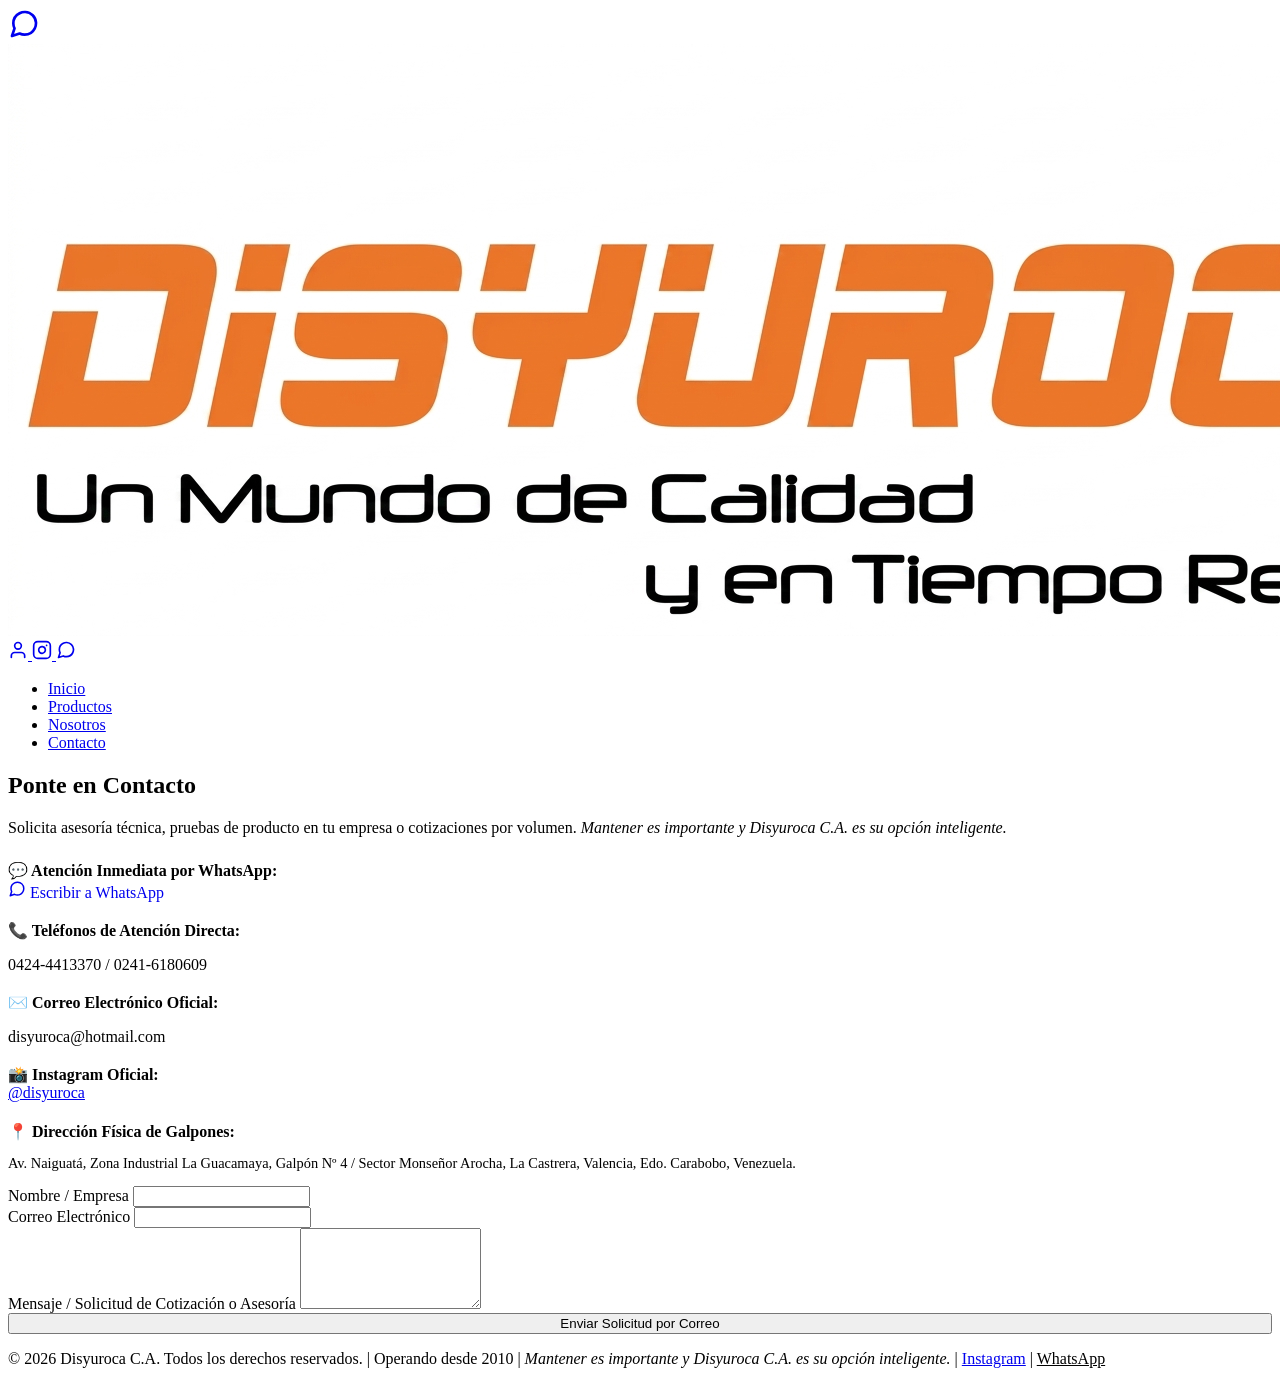
==== contacto.html @ 431b4a57 "Create contacto.html" ====
<!DOCTYPE html>
<html lang="es">
<head>
    <meta charset="UTF-8">
    <meta name="viewport" content="width=device-width, initial-scale=1.0">
    <title>Contacto y Cotizaciones | Disyuroca C.A.</title>
    <meta name="description" content="Ponte en contacto con Disyuroca C.A. para solicitar cotizaciones, atención técnica personalizada o información sobre nuestros productos.">
    <link rel="icon" type="image/png" href="images/logo.png" />
    <link rel="stylesheet" href="styles.css">
</head>
<body>

    <!-- BOTÓN FLOTANTE WHATSAPP -->
    <a href="https://wa.me/584244413370?text=Hola,%20quisiera%20solicitar%20informaci%C3%B3n%20y%20una%20cotizaci%C3%B3n%20de%20sus%20productos." target="_blank" class="floating-whatsapp" aria-label="Chat de WhatsApp">
        <svg width="32" height="32" viewBox="0 0 24 24" fill="none" stroke="currentColor" stroke-width="2" stroke-linecap="round" stroke-linejoin="round"><path d="M21 11.5a8.38 8.38 0 0 1-.9 3.8 8.5 8.5 0 0 1-7.6 4.7 8.38 8.38 0 0 1-3.8-.9L3 21l1.9-5.7a8.38 8.38 0 0 1-.9-3.8 8.5 8.5 0 0 1 4.7-7.6 8.38 8.38 0 0 1 3.8-.9h.5a8.48 8.48 0 0 1 8 8v.5z"></path></svg>
    </a>

    <!-- NAVEGACIÓN SUPERIOR -->
    <nav>
        <div class="nav-container">
            <div class="nav-top-row">
                <a href="index.html" class="logo-container">
                    <img src="images/logo.png" alt="Disyuroca C.A. Logo" class="logo-img">
                </a>
                
                <div class="nav-utilities">
                    <a href="contacto.html" class="nav-icon-btn" aria-label="Contacto">
                        <svg width="20" height="20" viewBox="0 0 24 24" fill="none" stroke="currentColor" stroke-width="2" stroke-linecap="round" stroke-linejoin="round"><path d="M20 21v-2a4 4 0 0 0-4-4H8a4 4 0 0 0-4 4v2"></path><circle cx="12" cy="7" r="4"></circle></svg>
                    </a>
                    <a href="https://www.instagram.com/disyuroca" target="_blank" class="nav-icon-btn" aria-label="Instagram">
                        <svg width="20" height="20" viewBox="0 0 24 24" fill="none" stroke="currentColor" stroke-width="2" stroke-linecap="round" stroke-linejoin="round"><rect x="2" y="2" width="20" height="20" rx="5" ry="5"></rect><path d="M16 11.37A4 4 0 1 1 12.63 8 4 4 0 0 1 16 11.37z"></path><line x1="17.5" y1="6.5" x2="17.51" y2="6.5"></line></svg>
                    </a>
                    <a href="https://wa.me/584244413370?text=Hola,%20quisiera%20solicitar%20informaci%C3%B3n%20y%20una%20cotizaci%C3%B3n%20de%20sus%20productos." target="_blank" class="nav-icon-btn ws-nav" aria-label="WhatsApp">
                        <svg width="20" height="20" viewBox="0 0 24 24" fill="none" stroke="currentColor" stroke-width="2" stroke-linecap="round" stroke-linejoin="round"><path d="M21 11.5a8.38 8.38 0 0 1-.9 3.8 8.5 8.5 0 0 1-7.6 4.7 8.38 8.38 0 0 1-3.8-.9L3 21l1.9-5.7a8.38 8.38 0 0 1-.9-3.8 8.5 8.5 0 0 1 4.7-7.6 8.38 8.38 0 0 1 3.8-.9h.5a8.48 8.48 0 0 1 8 8v.5z"></path></svg>
                    </a>
                </div>
            </div>
            
            <ul class="nav-links">
                <li><a href="index.html">Inicio</a></li>
                <li><a href="productos.html">Productos</a></li>
                <li><a href="nosotros.html">Nosotros</a></li>
                <li><a href="contacto.html" class="active">Contacto</a></li>
            </ul>
        </div>
    </nav>

    <!-- CONTENIDO PRINCIPAL -->
    <main class="page">
        <div class="contact-container">
            <div class="contact-info-block">
                <h2>Ponte en Contacto</h2>
                <p style="margin: 0.5rem 0 1.5rem 0; color: var(--muted);">Solicita asesoría técnica, pruebas de producto en tu empresa o cotizaciones por volumen. <em>Mantener es importante y Disyuroca C.A. es su opción inteligente.</em></p>
                
                <div style="margin-bottom: 1.2rem;">
                    <strong>💬 Atención Inmediata por WhatsApp:</strong><br>
                    <a href="https://wa.me/584244413370?text=Hola,%20quisiera%20solicitar%20una%20cotizaci%C3%B3n%20de%20productos." target="_blank" class="btn btn-whatsapp" style="margin-top: 0.5rem; width: 100%; max-width: 280px; text-decoration: none;">
                        <svg width="18" height="18" viewBox="0 0 24 24" fill="none" stroke="currentColor" stroke-width="2" stroke-linecap="round" stroke-linejoin="round"><path d="M21 11.5a8.38 8.38 0 0 1-.9 3.8 8.5 8.5 0 0 1-7.6 4.7 8.38 8.38 0 0 1-3.8-.9L3 21l1.9-5.7a8.38 8.38 0 0 1-.9-3.8 8.5 8.5 0 0 1 4.7-7.6 8.38 8.38 0 0 1 3.8-.9h.5a8.48 8.48 0 0 1 8 8v.5z"></path></svg>
                        Escribir a WhatsApp
                    </a>
                </div>

                <div style="margin-bottom: 1.2rem;">
                    <strong>📞 Teléfonos de Atención Directa:</strong><br>
                    <p style="color: var(--muted);">0424-4413370 / 0241-6180609</p>
                </div>
                <div style="margin-bottom: 1.2rem;">
                    <strong>✉️ Correo Electrónico Oficial:</strong><br>
                    <p style="color: var(--muted);">disyuroca@hotmail.com</p>
                </div>
                <div style="margin-bottom: 1.2rem;">
                    <strong>📸 Instagram Oficial:</strong><br>
                    <a href="https://www.instagram.com/disyuroca" target="_blank">@disyuroca</a>
                </div>
                <div>
                    <strong>📍 Dirección Física de Galpones:</strong><br>
                    <p style="color: var(--muted); font-size: 0.9rem;">Av. Naiguatá, Zona Industrial La Guacamaya, Galpón Nº 4 / Sector Monseñor Arocha, La Castrera, Valencia, Edo. Carabobo, Venezuela.</p>
                </div>
            </div>

            <!-- Formulario de Contacto -->
            <form class="contact-form" id="contactForm">
                <input type="hidden" name="_captcha" value="false">

                <div class="form-group">
                    <label for="name">Nombre / Empresa</label>
                    <input type="text" id="name" name="Nombre_o_Empresa" required>
                </div>
                <div class="form-group">
                    <label for="email">Correo Electrónico</label>
                    <input type="email" id="email" name="Correo_Electronico" required>
                </div>
                <div class="form-group">
                    <label for="message">Mensaje / Solicitud de Cotización o Asesoría</label>
                    <textarea id="message" name="Mensaje" rows="5" required></textarea>
                </div>
                <input type="submit" id="submitBtn" class="btn" style="width: 100%;" value="Enviar Solicitud por Correo">
            </form>
        </div>
    </main>

    <!-- FOOTER -->
    <footer>
        <p>&copy; 2026 Disyuroca C.A. Todos los derechos reservados. | Operando desde 2010 | <em>Mantener es importante y Disyuroca C.A. es su opción inteligente.</em> | <a href="https://www.instagram.com/disyuroca" target="_blank">Instagram</a> | <a href="https://wa.me/584244413370" target="_blank" style="color: var(--whatsapp);">WhatsApp</a></p>
    </footer>

    <!-- Script de Envío del Formulario -->
    <script src="script.js"></script>
</body>
</html>
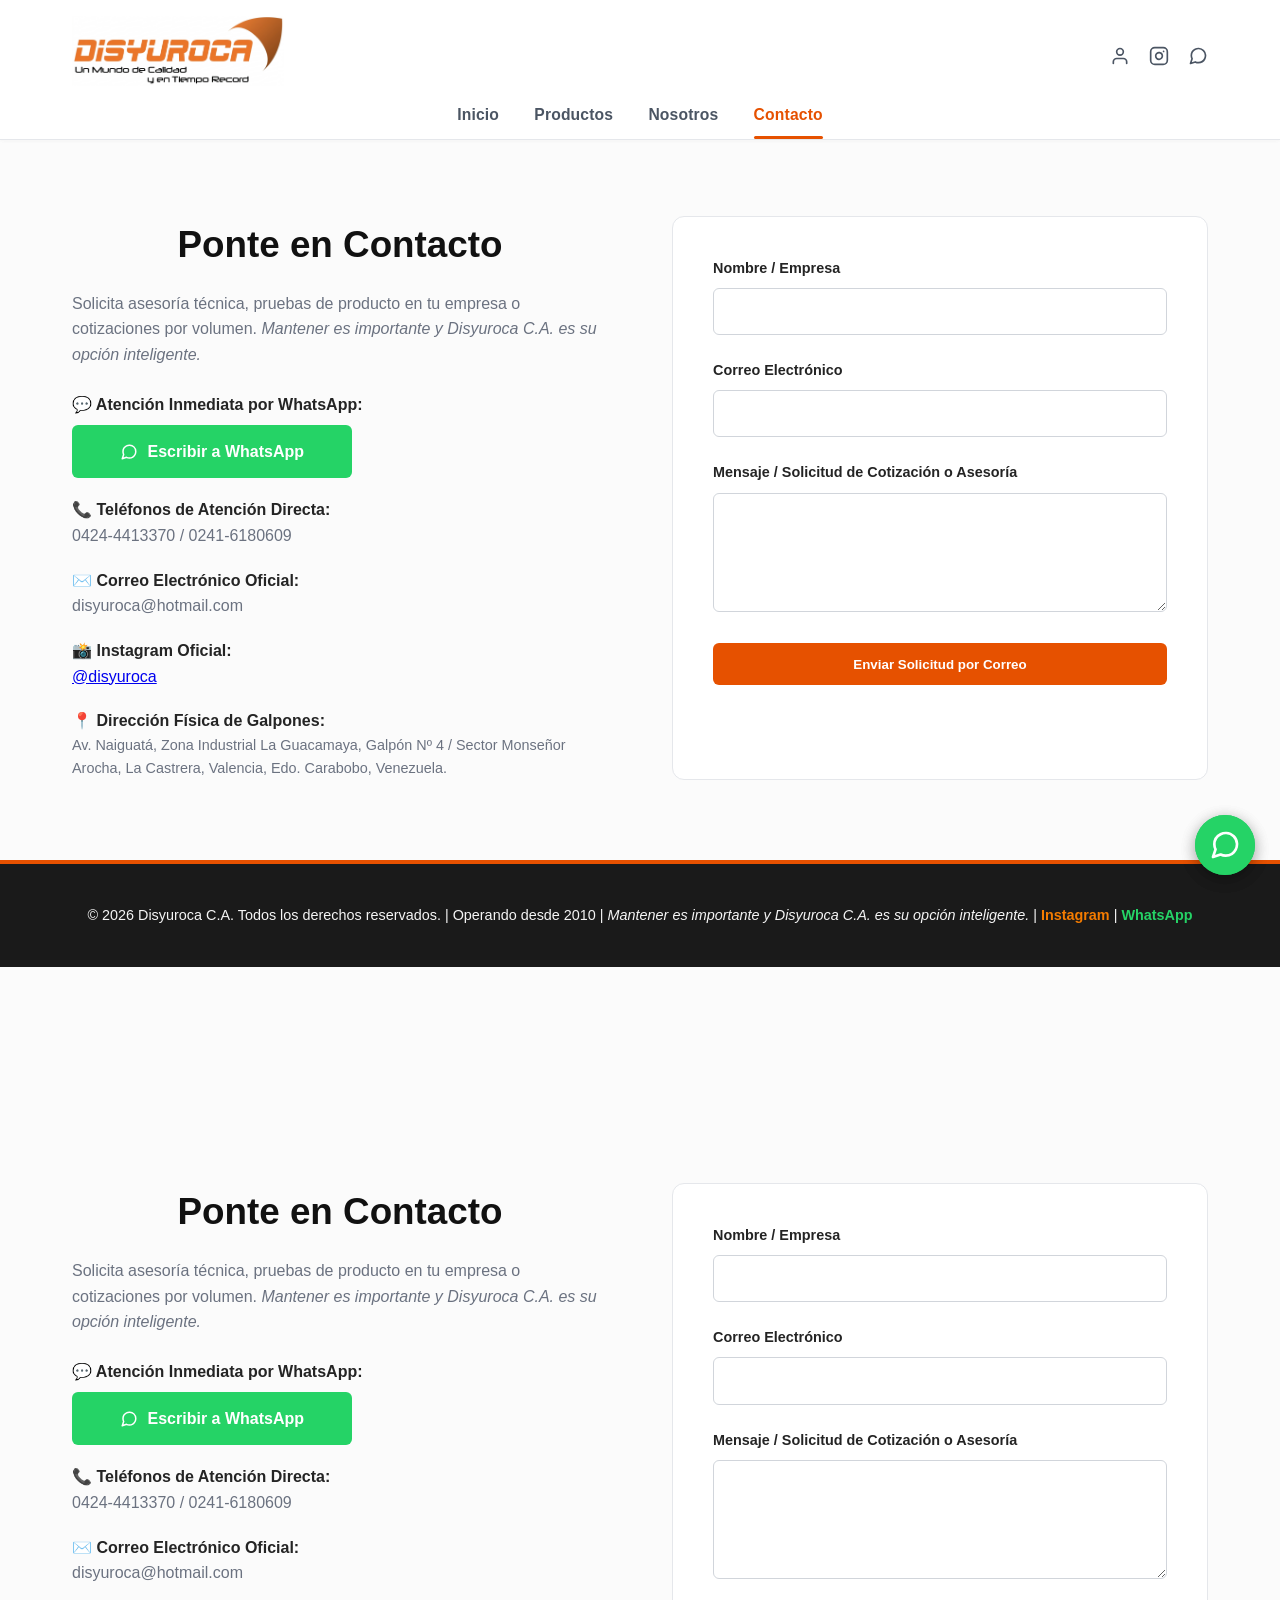
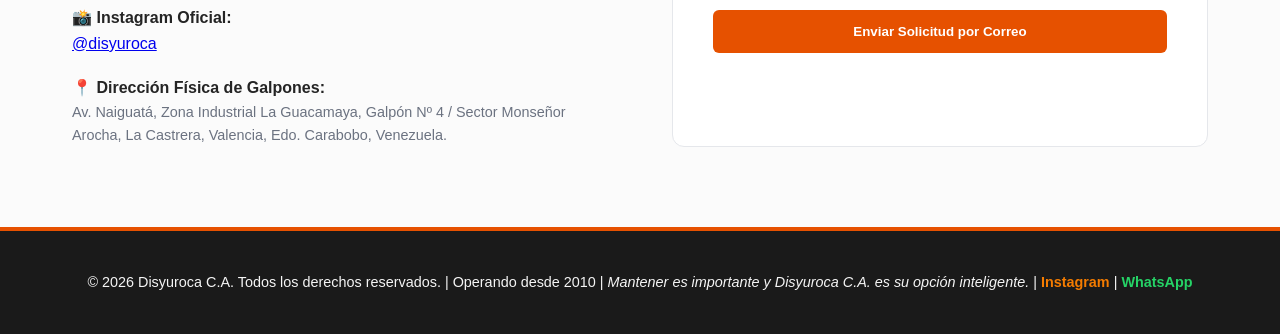
==== commit fbb626d3: "Enhance contacto.html with SEO and contact details Added meta tags for SEO and improved contact info" ====
--- a/contacto.html
+++ b/contacto.html
@@ -107,4 +107,113 @@
     <!-- Script de Envío del Formulario -->
     <script src="script.js"></script>
 </body>
+</html><!DOCTYPE html>
+<html lang="es">
+<head>
+    <meta charset="UTF-8">
+    <meta name="viewport" content="width=device-width, initial-scale=1.0">
+    <title>Contacto y Cotizaciones | Disyuroca C.A.</title>
+    <meta name="description" content="Ponte en contacto con Disyuroca C.A. para solicitar cotizaciones, atención técnica personalizada o información sobre nuestros productos.">
+    <link rel="icon" type="image/png" href="images/logo.png" />
+    <link rel="stylesheet" href="styles.css">
+</head>
+<body>
+
+    <!-- BOTÓN FLOTANTE WHATSAPP -->
+    <a href="https://wa.me/584244413370?text=Hola,%20quisiera%20solicitar%20informaci%C3%B3n%20y%20una%20cotizaci%C3%B3n%20de%20sus%20productos." target="_blank" class="floating-whatsapp" aria-label="Chat de WhatsApp">
+        <svg width="32" height="32" viewBox="0 0 24 24" fill="none" stroke="currentColor" stroke-width="2" stroke-linecap="round" stroke-linejoin="round"><path d="M21 11.5a8.38 8.38 0 0 1-.9 3.8 8.5 8.5 0 0 1-7.6 4.7 8.38 8.38 0 0 1-3.8-.9L3 21l1.9-5.7a8.38 8.38 0 0 1-.9-3.8 8.5 8.5 0 0 1 4.7-7.6 8.38 8.38 0 0 1 3.8-.9h.5a8.48 8.48 0 0 1 8 8v.5z"></path></svg>
+    </a>
+
+    <!-- NAVEGACIÓN SUPERIOR -->
+    <nav>
+        <div class="nav-container">
+            <div class="nav-top-row">
+                <a href="index.html" class="logo-container">
+                    <img src="images/logo.png" alt="Disyuroca C.A. Logo" class="logo-img">
+                </a>
+                
+                <div class="nav-utilities">
+                    <a href="contacto.html" class="nav-icon-btn" aria-label="Contacto">
+                        <svg width="20" height="20" viewBox="0 0 24 24" fill="none" stroke="currentColor" stroke-width="2" stroke-linecap="round" stroke-linejoin="round"><path d="M20 21v-2a4 4 0 0 0-4-4H8a4 4 0 0 0-4 4v2"></path><circle cx="12" cy="7" r="4"></circle></svg>
+                    </a>
+                    <a href="https://www.instagram.com/disyuroca" target="_blank" class="nav-icon-btn" aria-label="Instagram">
+                        <svg width="20" height="20" viewBox="0 0 24 24" fill="none" stroke="currentColor" stroke-width="2" stroke-linecap="round" stroke-linejoin="round"><rect x="2" y="2" width="20" height="20" rx="5" ry="5"></rect><path d="M16 11.37A4 4 0 1 1 12.63 8 4 4 0 0 1 16 11.37z"></path><line x1="17.5" y1="6.5" x2="17.51" y2="6.5"></line></svg>
+                    </a>
+                    <a href="https://wa.me/584244413370?text=Hola,%20quisiera%20solicitar%20informaci%C3%B3n%20y%20una%20cotizaci%C3%B3n%20de%20sus%20productos." target="_blank" class="nav-icon-btn ws-nav" aria-label="WhatsApp">
+                        <svg width="20" height="20" viewBox="0 0 24 24" fill="none" stroke="currentColor" stroke-width="2" stroke-linecap="round" stroke-linejoin="round"><path d="M21 11.5a8.38 8.38 0 0 1-.9 3.8 8.5 8.5 0 0 1-7.6 4.7 8.38 8.38 0 0 1-3.8-.9L3 21l1.9-5.7a8.38 8.38 0 0 1-.9-3.8 8.5 8.5 0 0 1 4.7-7.6 8.38 8.38 0 0 1 3.8-.9h.5a8.48 8.48 0 0 1 8 8v.5z"></path></svg>
+                    </a>
+                </div>
+            </div>
+            
+            <ul class="nav-links">
+                <li><a href="index.html">Inicio</a></li>
+                <li><a href="productos.html">Productos</a></li>
+                <li><a href="nosotros.html">Nosotros</a></li>
+                <li><a href="contacto.html" class="active">Contacto</a></li>
+            </ul>
+        </div>
+    </nav>
+
+    <!-- CONTENIDO PRINCIPAL -->
+    <main class="page">
+        <div class="contact-container">
+            <div class="contact-info-block">
+                <h2>Ponte en Contacto</h2>
+                <p style="margin: 0.5rem 0 1.5rem 0; color: var(--muted);">Solicita asesoría técnica, pruebas de producto en tu empresa o cotizaciones por volumen. <em>Mantener es importante y Disyuroca C.A. es su opción inteligente.</em></p>
+                
+                <div style="margin-bottom: 1.2rem;">
+                    <strong>💬 Atención Inmediata por WhatsApp:</strong><br>
+                    <a href="https://wa.me/584244413370?text=Hola,%20quisiera%20solicitar%20una%20cotizaci%C3%B3n%20de%20productos." target="_blank" class="btn btn-whatsapp" style="margin-top: 0.5rem; width: 100%; max-width: 280px; text-decoration: none;">
+                        <svg width="18" height="18" viewBox="0 0 24 24" fill="none" stroke="currentColor" stroke-width="2" stroke-linecap="round" stroke-linejoin="round"><path d="M21 11.5a8.38 8.38 0 0 1-.9 3.8 8.5 8.5 0 0 1-7.6 4.7 8.38 8.38 0 0 1-3.8-.9L3 21l1.9-5.7a8.38 8.38 0 0 1-.9-3.8 8.5 8.5 0 0 1 4.7-7.6 8.38 8.38 0 0 1 3.8-.9h.5a8.48 8.48 0 0 1 8 8v.5z"></path></svg>
+                        Escribir a WhatsApp
+                    </a>
+                </div>
+
+                <div style="margin-bottom: 1.2rem;">
+                    <strong>📞 Teléfonos de Atención Directa:</strong><br>
+                    <p style="color: var(--muted);">0424-4413370 / 0241-6180609</p>
+                </div>
+                <div style="margin-bottom: 1.2rem;">
+                    <strong>✉️ Correo Electrónico Oficial:</strong><br>
+                    <p style="color: var(--muted);">disyuroca@hotmail.com</p>
+                </div>
+                <div style="margin-bottom: 1.2rem;">
+                    <strong>📸 Instagram Oficial:</strong><br>
+                    <a href="https://www.instagram.com/disyuroca" target="_blank">@disyuroca</a>
+                </div>
+                <div>
+                    <strong>📍 Dirección Física de Galpones:</strong><br>
+                    <p style="color: var(--muted); font-size: 0.9rem;">Av. Naiguatá, Zona Industrial La Guacamaya, Galpón Nº 4 / Sector Monseñor Arocha, La Castrera, Valencia, Edo. Carabobo, Venezuela.</p>
+                </div>
+            </div>
+
+            <!-- Formulario de Contacto -->
+            <form class="contact-form" id="contactForm">
+                <input type="hidden" name="_captcha" value="false">
+
+                <div class="form-group">
+                    <label for="name">Nombre / Empresa</label>
+                    <input type="text" id="name" name="Nombre_o_Empresa" required>
+                </div>
+                <div class="form-group">
+                    <label for="email">Correo Electrónico</label>
+                    <input type="email" id="email" name="Correo_Electronico" required>
+                </div>
+                <div class="form-group">
+                    <label for="message">Mensaje / Solicitud de Cotización o Asesoría</label>
+                    <textarea id="message" name="Mensaje" rows="5" required></textarea>
+                </div>
+                <input type="submit" id="submitBtn" class="btn" style="width: 100%;" value="Enviar Solicitud por Correo">
+            </form>
+        </div>
+    </main>
+
+    <!-- FOOTER -->
+    <footer>
+        <p>&copy; 2026 Disyuroca C.A. Todos los derechos reservados. | Operando desde 2010 | <em>Mantener es importante y Disyuroca C.A. es su opción inteligente.</em> | <a href="https://www.instagram.com/disyuroca" target="_blank">Instagram</a> | <a href="https://wa.me/584244413370" target="_blank" style="color: var(--whatsapp);">WhatsApp</a></p>
+    </footer>
+
+    <!-- Script de Envío del Formulario -->
+    <script src="script.js"></script>
+</body>
 </html>
--- a/styles.css
+++ b/styles.css
@@ -0,0 +1,802 @@
+/* ==========================================
+   1. VARIABLES Y ESTILOS GLOBALES
+   ========================================== */
+:root {
+    --primary: #e65100;
+    --accent: #f57c00;
+    --whatsapp: #25D366;
+    --whatsapp-hover: #1da851;
+    --bg-dark: #1a1a1a;
+    --bg-light: #fbfbfb;
+    --text-dark: #242424;
+    --text-light: #f5f5f5;
+    --muted: #6b7280;
+    --card-bg: #ffffff;
+    --transition: all 0.25s cubic-bezier(0.4, 0, 0.2, 1);
+}
+
+* {
+    box-sizing: border-box;
+    margin: 0;
+    padding: 0;
+    font-family: -apple-system, BlinkMacSystemFont, "Segoe UI", Roboto, sans-serif;
+}
+
+body {
+    background-color: var(--bg-light);
+    color: var(--text-dark);
+    line-height: 1.6;
+    display: flex;
+    flex-direction: column;
+    min-height: 100vh;
+}
+
+/* ==========================================
+   2. BARRA DE NAVEGACIÓN
+   ========================================== */
+nav {
+    background-color: #ffffff;
+    border-bottom: 1px solid #e5e7eb;
+    position: fixed;
+    top: 0;
+    width: 100%;
+    z-index: 1000;
+    box-shadow: 0 1px 4px rgba(0,0,0,0.02);
+}
+
+.nav-container {
+    max-width: 1200px;
+    margin: 0 auto;
+    padding: 1rem 2rem 0 2rem;
+    display: flex;
+    flex-direction: column;
+    gap: 0.5rem;
+}
+
+.nav-top-row {
+    display: flex;
+    justify-content: space-between;
+    align-items: center;
+    width: 100%;
+}
+
+.logo-container {
+    display: flex;
+    align-items: center;
+    text-decoration: none;
+    cursor: pointer;
+}
+
+.logo-img {
+    height: 70px;
+    width: auto;
+    display: block;
+    object-fit: contain;
+}
+
+.nav-utilities {
+    display: flex;
+    align-items: center;
+    gap: 1.2rem;
+    color: #4b5563;
+    transform: translateY(5px);
+}
+
+.nav-icon-btn {
+    color: #4b5563;
+    background: none;
+    border: none;
+    cursor: pointer;
+    transition: var(--transition);
+    display: flex;
+    align-items: center;
+    text-decoration: none;
+}
+
+.nav-icon-btn:hover {
+    color: var(--primary);
+}
+
+.nav-icon-btn.ws-nav:hover {
+    color: var(--whatsapp);
+}
+
+.nav-links {
+    display: flex;
+    gap: 2.2rem;
+    list-style: none;
+    width: 100%;
+    justify-content: center;
+}
+
+.nav-links li {
+    position: relative;
+}
+
+.nav-links a {
+    text-decoration: none;
+    color: #4b5563;
+    font-weight: 600;
+    transition: var(--transition);
+    font-size: 0.98rem;
+    display: inline-block;
+    padding: 0.5rem 0 0.75rem 0;
+    letter-spacing: 0.01em;
+}
+
+.nav-links a::after {
+    content: '';
+    position: absolute;
+    bottom: 0;
+    left: 0;
+    width: 0;
+    height: 3px;
+    background-color: var(--primary);
+    transition: var(--transition);
+    border-radius: 2px;
+}
+
+.nav-links a:hover {
+    color: var(--primary);
+}
+
+.nav-links a:hover::after,
+.nav-links a.active::after {
+    width: 100%;
+}
+
+.nav-links a.active {
+    color: var(--primary);
+}
+
+/* ==========================================
+   3. MARCO PRINCIPAL
+   ========================================== */
+.page {
+    padding: 13.5rem 2rem 5rem 2rem;
+    max-width: 1200px;
+    margin: 0 auto;
+    width: 100%;
+    animation: pageFadeIn 0.35s ease-out;
+}
+
+.page h2 {
+    text-align: center;
+    font-size: 2.3rem;
+    color: #111111;
+    margin-bottom: 0.5rem;
+}
+
+.page-subtitle {
+    text-align: center;
+    color: var(--muted);
+    max-width: 700px;
+    margin: 0 auto 1.5rem auto;
+}
+
+@keyframes pageFadeIn {
+    from { opacity: 0; transform: translateY(8px); }
+    to { opacity: 1; transform: translateY(0); }
+}
+
+/* ==========================================
+   4. COMPONENTES DE INICIO (HERO, CARDS)
+   ========================================== */
+.badge-experience {
+    display: inline-flex;
+    align-items: center;
+    gap: 0.6rem;
+    background-color: #fff3e0;
+    color: var(--primary);
+    border: 1px solid rgba(230, 81, 0, 0.25);
+    padding: 0.4rem 1rem;
+    border-radius: 20px;
+    font-size: 0.88rem;
+    font-weight: 700;
+    margin-bottom: 1.2rem;
+}
+
+.badge-experience span {
+    background-color: var(--primary);
+    color: white;
+    padding: 0.15rem 0.6rem;
+    border-radius: 12px;
+    font-size: 0.78rem;
+    text-transform: uppercase;
+    letter-spacing: 0.04em;
+}
+
+.hero {
+    display: flex;
+    align-items: center;
+    justify-content: space-between;
+    gap: 4rem;
+    padding: 1rem 0 3rem 0;
+}
+
+.hero-content {
+    max-width: 580px;
+}
+
+.hero h1 {
+    font-size: 3.1rem;
+    font-weight: 800;
+    color: #111111;
+    line-height: 1.15;
+    margin-bottom: 1.5rem;
+}
+
+.hero h1 span {
+    color: var(--primary);
+}
+
+.hero p {
+    font-size: 1.12rem;
+    color: var(--muted);
+    margin-bottom: 2rem;
+}
+
+.hero-buttons {
+    display: flex;
+    gap: 1rem;
+    flex-wrap: wrap;
+}
+
+.btn {
+    display: inline-block;
+    background-color: var(--primary);
+    color: white;
+    padding: 0.85rem 2rem;
+    border-radius: 6px;
+    text-decoration: none;
+    font-weight: 600;
+    transition: var(--transition);
+    border: none;
+    cursor: pointer;
+}
+
+.btn:hover {
+    background-color: var(--accent);
+    transform: translateY(-2px);
+    box-shadow: 0 4px 12px rgba(230, 81, 0, 0.2);
+}
+
+.btn-whatsapp {
+    background-color: var(--whatsapp);
+    color: white;
+    display: inline-flex;
+    align-items: center;
+    justify-content: center;
+    gap: 0.6rem;
+}
+
+.btn-whatsapp:hover {
+    background-color: var(--whatsapp-hover);
+    box-shadow: 0 4px 12px rgba(37, 211, 102, 0.3);
+}
+
+.features {
+    display: grid;
+    grid-template-columns: repeat(auto-fit, minmax(250px, 1fr));
+    gap: 2rem;
+    margin-top: 2rem;
+}
+
+.feature-card {
+    background: white;
+    padding: 2.2rem;
+    border-radius: 10px;
+    border: 1px solid #e5e7eb;
+    transition: var(--transition);
+    text-align: center;
+}
+
+.feature-card:hover {
+    border-color: var(--primary);
+    transform: translateY(-3px);
+    box-shadow: 0 8px 20px rgba(0,0,0,0.03);
+}
+
+.feature-card h3 {
+    margin-bottom: 0.75rem;
+    color: #111111;
+    font-size: 1.25rem;
+}
+
+.feature-card p {
+    font-size: 0.95rem;
+    color: var(--muted);
+}
+
+.clients-section {
+    margin-top: 4.5rem;
+    padding-top: 3.5rem;
+    border-top: 1px solid #e5e7eb;
+}
+
+.clients-grid {
+    display: flex;
+    justify-content: center;
+    margin-top: 2rem;
+}
+
+.client-category-card {
+    background: #ffffff;
+    border: 1px solid #e5e7eb;
+    border-radius: 12px;
+    padding: 2.2rem;
+    transition: var(--transition);
+    display: flex;
+    flex-direction: column;
+    width: 100%;
+    max-width: 700px;
+}
+
+.client-category-card:hover {
+    border-color: var(--primary);
+    box-shadow: 0 10px 25px rgba(0,0,0,0.04);
+}
+
+.client-category-header {
+    display: flex;
+    align-items: center;
+    gap: 0.75rem;
+    margin-bottom: 1rem;
+    color: var(--primary);
+}
+
+.client-category-header h3 {
+    color: #111111;
+    font-size: 1.3rem;
+}
+
+.client-category-card p {
+    color: var(--muted);
+    font-size: 0.95rem;
+    margin-bottom: 1.25rem;
+}
+
+.client-list {
+    list-style: none;
+    padding: 0;
+    margin: 0;
+    display: flex;
+    flex-direction: column;
+    gap: 0.7rem;
+}
+
+.client-list li {
+    position: relative;
+    padding-left: 1.35rem;
+    font-size: 0.92rem;
+    color: #374151;
+    font-weight: 500;
+}
+
+.client-list li::before {
+    content: '✓';
+    position: absolute;
+    left: 0;
+    color: var(--primary);
+    font-weight: bold;
+}
+
+/* ==========================================
+   5. COMPONENTES DE PRODUCTOS
+   ========================================== */
+.banner-info {
+    background-color: #fff3e0;
+    border-left: 4px solid var(--primary);
+    border-right: 4px solid var(--primary);
+    padding: 0.85rem 1.25rem;
+    margin: 0 auto 1.5rem auto;
+    border-radius: 6px;
+    font-size: 0.9rem;
+    max-width: 800px;
+    text-align: center;
+    color: var(--text-dark);
+}
+
+.grid {
+    display: grid;
+    grid-template-columns: repeat(auto-fit, minmax(350px, 1fr));
+    gap: 2.5rem;
+    margin-top: 2rem;
+    margin-bottom: 4rem;
+    justify-content: center;
+}
+
+.product-card {
+    background: white;
+    border: 1px solid #e5e7eb;
+    border-radius: 12px;
+    overflow: hidden;
+    transition: var(--transition);
+    display: flex;
+    flex-direction: column;
+}
+
+.product-card:hover {
+    transform: translateY(-4px);
+    border-color: var(--primary);
+    box-shadow: 0 12px 24px rgba(0,0,0,0.04);
+}
+
+.product-img {
+    height: 180px;
+    background-color: #f3f4f6;
+    display: flex;
+    align-items: center;
+    justify-content: center;
+    color: var(--muted);
+    font-weight: 600;
+    border-bottom: 1px solid #e5e7eb;
+    overflow: hidden;
+}
+
+.product-info {
+    padding: 1.75rem;
+    display: flex;
+    flex-direction: column;
+    flex-grow: 1;
+}
+
+.product-info h3 {
+    margin-bottom: 1.2rem;
+    color: #111111;
+    font-size: 1.35rem;
+    text-align: center;
+}
+
+.product-accordion {
+    border: 1px solid #e5e7eb;
+    border-radius: 8px;
+    margin-bottom: 1.2rem;
+    background-color: #fafafa;
+    overflow: hidden;
+    transition: var(--transition);
+}
+
+.product-accordion[open] {
+    border-color: var(--primary);
+    background-color: #ffffff;
+    box-shadow: inset 0 2px 4px rgba(0,0,0,0.01);
+}
+
+.accordion-trigger {
+    padding: 0.9rem 1.2rem;
+    font-weight: 700;
+    font-size: 0.95rem;
+    color: var(--text-dark);
+    cursor: pointer;
+    display: flex;
+    justify-content: space-between;
+    align-items: center;
+    list-style: none;
+    user-select: none;
+}
+
+.accordion-trigger::-webkit-details-marker {
+    display: none;
+}
+
+.accordion-trigger:hover {
+    color: var(--primary);
+    background-color: rgba(230, 81, 0, 0.02);
+}
+
+.accordion-arrow {
+    width: 18px;
+    height: 18px;
+    transition: transform 0.25s ease;
+    fill: none;
+    stroke: var(--muted);
+    stroke-width: 2.5;
+    stroke-linecap: round;
+    stroke-linejoin: round;
+}
+
+.product-accordion[open] .accordion-arrow {
+    transform: rotate(180deg);
+    stroke: var(--primary);
+}
+
+.accordion-content {
+    padding: 1.2rem;
+    border-top: 1px solid #e5e7eb;
+    text-align: left;
+    animation: slideDownContent 0.25s ease-out;
+}
+
+@keyframes slideDownContent {
+    from { opacity: 0; transform: translateY(-6px); }
+    to { opacity: 1; transform: translateY(0); }
+}
+
+.catalog-list {
+    list-style: none;
+    padding: 0;
+    margin: 0;
+    display: flex;
+    flex-direction: column;
+    gap: 1.1rem;
+}
+
+.catalog-item {
+    font-size: 0.9rem;
+    line-height: 1.45;
+    color: #374151;
+}
+
+.catalog-item-name {
+    font-weight: 700;
+    color: var(--primary);
+    display: inline-block;
+    margin-right: 0.3rem;
+    background-color: rgba(230, 81, 0, 0.05);
+    padding: 0.1rem 0.4rem;
+    border-radius: 4px;
+    font-size: 0.85rem;
+}
+
+.product-sizes {
+    margin-top: auto;
+    padding-top: 1rem;
+    border-top: 1px dashed #e5e7eb;
+    text-align: center;
+}
+
+.sizes-label {
+    display: block;
+    font-size: 0.8rem;
+    text-transform: uppercase;
+    letter-spacing: 0.05em;
+    color: var(--muted);
+    margin-bottom: 0.5rem;
+    font-weight: 600;
+}
+
+.size-badge {
+    display: inline-block;
+    background-color: #f3f4f6;
+    color: var(--text-dark);
+    font-size: 0.85rem;
+    font-weight: 700;
+    padding: 0.25rem 0.6rem;
+    border-radius: 4px;
+    margin: 0 0.2rem;
+    border: 1px solid #e5e7eb;
+    transition: var(--transition);
+}
+
+.product-card:hover .size-badge {
+    background-color: rgba(230, 81, 0, 0.08);
+    border-color: var(--primary);
+    color: var(--primary);
+}
+
+.packaging-section {
+    margin: 2rem auto 1rem auto;
+    max-width: 950px;
+    text-align: center;
+    padding-top: 2rem;
+    border-top: 1px solid #e5e7eb;
+}
+
+.packaging-title {
+    font-size: 1.2rem;
+    font-weight: 800;
+    color: var(--primary);
+    text-transform: uppercase;
+    letter-spacing: 0.05em;
+    margin-bottom: 0.4rem;
+}
+
+.packaging-subtitle-text {
+    font-size: 0.9rem;
+    color: var(--muted);
+    margin-bottom: 1.5rem;
+}
+
+.packaging-grid {
+    display: grid;
+    grid-template-columns: repeat(3, 1fr);
+    gap: 1.5rem;
+}
+
+.packaging-card {
+    background: #ffffff;
+    border: 1px solid #e5e7eb;
+    border-radius: 12px;
+    overflow: hidden;
+    padding: 1.25rem 1rem;
+    display: flex;
+    flex-direction: column;
+    align-items: center;
+    transition: var(--transition);
+}
+
+.packaging-card:hover {
+    border-color: var(--primary);
+    box-shadow: 0 8px 20px rgba(230, 81, 0, 0.08);
+    transform: translateY(-3px);
+}
+
+.packaging-img-wrapper {
+    width: 100%;
+    height: 140px;
+    display: flex;
+    align-items: center;
+    justify-content: center;
+    margin-bottom: 0.8rem;
+    border-radius: 8px;
+    overflow: hidden;
+}
+
+.packaging-img-wrapper img {
+    max-width: 100%;
+    max-height: 100%;
+    object-fit: contain;
+    border-radius: 8px;
+}
+
+.packaging-badge {
+    background-color: #fff3e0;
+    color: var(--primary);
+    font-weight: 800;
+    font-size: 1.05rem;
+    padding: 0.35rem 0.9rem;
+    border-radius: 20px;
+    border: 1px solid rgba(230, 81, 0, 0.2);
+    margin-bottom: 0.3rem;
+}
+
+.packaging-desc {
+    font-size: 0.85rem;
+    color: var(--muted);
+    font-weight: 500;
+}
+
+/* ==========================================
+   6. NOSOTROS
+   ========================================== */
+.about-section {
+    max-width: 800px;
+    margin: 0 auto;
+    text-align: center;
+}
+
+.about-section p {
+    text-align: justify;
+    margin-bottom: 1.5rem;
+}
+
+.about-section p.lead-text {
+    text-align: center;
+    font-size: 1.2rem;
+    color: var(--muted);
+}
+
+.client-tag {
+    display: inline-block;
+    background: #f3f4f6;
+    color: #374151;
+    padding: 0.4rem 0.8rem;
+    border-radius: 6px;
+    font-size: 0.85rem;
+    font-weight: 600;
+}
+
+/* ==========================================
+   7. CONTACTO
+   ========================================== */
+.contact-container {
+    display: grid;
+    grid-template-columns: 1fr 1fr;
+    gap: 4rem;
+}
+
+.contact-info-block {
+    display: flex;
+    flex-direction: column;
+    justify-content: center;
+    text-align: left;
+}
+
+.contact-form {
+    background: white;
+    padding: 2.5rem;
+    border-radius: 12px;
+    border: 1px solid #e5e7eb;
+}
+
+.form-group {
+    margin-bottom: 1.5rem;
+}
+
+.form-group label {
+    display: block;
+    margin-bottom: 0.5rem;
+    font-weight: 600;
+    font-size: 0.9rem;
+}
+
+.form-group input, .form-group textarea {
+    width: 100%;
+    padding: 0.85rem;
+    border: 1px solid #d1d5db;
+    border-radius: 6px;
+    font-size: 1rem;
+    transition: var(--transition);
+}
+
+.form-group input:focus, .form-group textarea:focus {
+    outline: none;
+    border-color: var(--primary);
+    box-shadow: 0 0 0 3px rgba(230, 81, 0, 0.1);
+}
+
+/* ==========================================
+   8. BOTÓN FLOTANTE WHATSAPP Y FOOTER
+   ========================================== */
+.floating-whatsapp {
+    position: fixed;
+    bottom: 25px;
+    right: 25px;
+    background-color: var(--whatsapp);
+    color: white;
+    width: 60px;
+    height: 60px;
+    border-radius: 50%;
+    display: flex;
+    align-items: center;
+    justify-content: center;
+    box-shadow: 0 4px 15px rgba(0, 0, 0, 0.2);
+    z-index: 9999;
+    transition: var(--transition);
+    text-decoration: none;
+}
+
+.floating-whatsapp:hover {
+    background-color: var(--whatsapp-hover);
+    transform: scale(1.08);
+    box-shadow: 0 6px 20px rgba(37, 211, 102, 0.4);
+}
+
+footer {
+    margin-top: auto;
+    background-color: var(--bg-dark);
+    color: var(--text-light);
+    text-align: center;
+    padding: 2.5rem;
+    font-size: 0.9rem;
+    border-top: 4px solid var(--primary);
+}
+
+footer a {
+    color: var(--accent);
+    text-decoration: none;
+    font-weight: 600;
+}
+
+footer a:hover {
+    text-decoration: underline;
+}
+
+/* ==========================================
+   9. RESPONSIVO
+   ========================================== */
+@media (max-width: 768px) {
+    .nav-container { padding: 1rem 1rem 0 1rem; gap: 0.75rem; }
+    .logo-img { height: 48px; }
+    .nav-utilities { transform: translateY(0); gap: 1rem; }
+    .nav-links { gap: 1.5rem; justify-content: center; }
+    .page { padding-top: 11.5rem; }
+    .hero { flex-direction: column; text-align: center; gap: 2.5rem; }
+    .hero-buttons { justify-content: center; }
+    .contact-container { grid-template-columns: 1fr; gap: 3rem; }
+    .contact-info-block { text-align: center; }
+    .grid { grid-template-columns: 1fr; }
+    .packaging-grid { grid-template-columns: 1fr; gap: 1rem; }
+    .floating-whatsapp { width: 52px; height: 52px; bottom: 20px; right: 20px; }
+}
--- a/styles.css
+++ b/styles.css
@@ -0,0 +1,802 @@
+/* ==========================================
+   1. VARIABLES Y ESTILOS GLOBALES
+   ========================================== */
+:root {
+    --primary: #e65100;
+    --accent: #f57c00;
+    --whatsapp: #25D366;
+    --whatsapp-hover: #1da851;
+    --bg-dark: #1a1a1a;
+    --bg-light: #fbfbfb;
+    --text-dark: #242424;
+    --text-light: #f5f5f5;
+    --muted: #6b7280;
+    --card-bg: #ffffff;
+    --transition: all 0.25s cubic-bezier(0.4, 0, 0.2, 1);
+}
+
+* {
+    box-sizing: border-box;
+    margin: 0;
+    padding: 0;
+    font-family: -apple-system, BlinkMacSystemFont, "Segoe UI", Roboto, sans-serif;
+}
+
+body {
+    background-color: var(--bg-light);
+    color: var(--text-dark);
+    line-height: 1.6;
+    display: flex;
+    flex-direction: column;
+    min-height: 100vh;
+}
+
+/* ==========================================
+   2. BARRA DE NAVEGACIÓN
+   ========================================== */
+nav {
+    background-color: #ffffff;
+    border-bottom: 1px solid #e5e7eb;
+    position: fixed;
+    top: 0;
+    width: 100%;
+    z-index: 1000;
+    box-shadow: 0 1px 4px rgba(0,0,0,0.02);
+}
+
+.nav-container {
+    max-width: 1200px;
+    margin: 0 auto;
+    padding: 1rem 2rem 0 2rem;
+    display: flex;
+    flex-direction: column;
+    gap: 0.5rem;
+}
+
+.nav-top-row {
+    display: flex;
+    justify-content: space-between;
+    align-items: center;
+    width: 100%;
+}
+
+.logo-container {
+    display: flex;
+    align-items: center;
+    text-decoration: none;
+    cursor: pointer;
+}
+
+.logo-img {
+    height: 70px;
+    width: auto;
+    display: block;
+    object-fit: contain;
+}
+
+.nav-utilities {
+    display: flex;
+    align-items: center;
+    gap: 1.2rem;
+    color: #4b5563;
+    transform: translateY(5px);
+}
+
+.nav-icon-btn {
+    color: #4b5563;
+    background: none;
+    border: none;
+    cursor: pointer;
+    transition: var(--transition);
+    display: flex;
+    align-items: center;
+    text-decoration: none;
+}
+
+.nav-icon-btn:hover {
+    color: var(--primary);
+}
+
+.nav-icon-btn.ws-nav:hover {
+    color: var(--whatsapp);
+}
+
+.nav-links {
+    display: flex;
+    gap: 2.2rem;
+    list-style: none;
+    width: 100%;
+    justify-content: center;
+}
+
+.nav-links li {
+    position: relative;
+}
+
+.nav-links a {
+    text-decoration: none;
+    color: #4b5563;
+    font-weight: 600;
+    transition: var(--transition);
+    font-size: 0.98rem;
+    display: inline-block;
+    padding: 0.5rem 0 0.75rem 0;
+    letter-spacing: 0.01em;
+}
+
+.nav-links a::after {
+    content: '';
+    position: absolute;
+    bottom: 0;
+    left: 0;
+    width: 0;
+    height: 3px;
+    background-color: var(--primary);
+    transition: var(--transition);
+    border-radius: 2px;
+}
+
+.nav-links a:hover {
+    color: var(--primary);
+}
+
+.nav-links a:hover::after,
+.nav-links a.active::after {
+    width: 100%;
+}
+
+.nav-links a.active {
+    color: var(--primary);
+}
+
+/* ==========================================
+   3. MARCO PRINCIPAL
+   ========================================== */
+.page {
+    padding: 13.5rem 2rem 5rem 2rem;
+    max-width: 1200px;
+    margin: 0 auto;
+    width: 100%;
+    animation: pageFadeIn 0.35s ease-out;
+}
+
+.page h2 {
+    text-align: center;
+    font-size: 2.3rem;
+    color: #111111;
+    margin-bottom: 0.5rem;
+}
+
+.page-subtitle {
+    text-align: center;
+    color: var(--muted);
+    max-width: 700px;
+    margin: 0 auto 1.5rem auto;
+}
+
+@keyframes pageFadeIn {
+    from { opacity: 0; transform: translateY(8px); }
+    to { opacity: 1; transform: translateY(0); }
+}
+
+/* ==========================================
+   4. COMPONENTES DE INICIO (HERO, CARDS)
+   ========================================== */
+.badge-experience {
+    display: inline-flex;
+    align-items: center;
+    gap: 0.6rem;
+    background-color: #fff3e0;
+    color: var(--primary);
+    border: 1px solid rgba(230, 81, 0, 0.25);
+    padding: 0.4rem 1rem;
+    border-radius: 20px;
+    font-size: 0.88rem;
+    font-weight: 700;
+    margin-bottom: 1.2rem;
+}
+
+.badge-experience span {
+    background-color: var(--primary);
+    color: white;
+    padding: 0.15rem 0.6rem;
+    border-radius: 12px;
+    font-size: 0.78rem;
+    text-transform: uppercase;
+    letter-spacing: 0.04em;
+}
+
+.hero {
+    display: flex;
+    align-items: center;
+    justify-content: space-between;
+    gap: 4rem;
+    padding: 1rem 0 3rem 0;
+}
+
+.hero-content {
+    max-width: 580px;
+}
+
+.hero h1 {
+    font-size: 3.1rem;
+    font-weight: 800;
+    color: #111111;
+    line-height: 1.15;
+    margin-bottom: 1.5rem;
+}
+
+.hero h1 span {
+    color: var(--primary);
+}
+
+.hero p {
+    font-size: 1.12rem;
+    color: var(--muted);
+    margin-bottom: 2rem;
+}
+
+.hero-buttons {
+    display: flex;
+    gap: 1rem;
+    flex-wrap: wrap;
+}
+
+.btn {
+    display: inline-block;
+    background-color: var(--primary);
+    color: white;
+    padding: 0.85rem 2rem;
+    border-radius: 6px;
+    text-decoration: none;
+    font-weight: 600;
+    transition: var(--transition);
+    border: none;
+    cursor: pointer;
+}
+
+.btn:hover {
+    background-color: var(--accent);
+    transform: translateY(-2px);
+    box-shadow: 0 4px 12px rgba(230, 81, 0, 0.2);
+}
+
+.btn-whatsapp {
+    background-color: var(--whatsapp);
+    color: white;
+    display: inline-flex;
+    align-items: center;
+    justify-content: center;
+    gap: 0.6rem;
+}
+
+.btn-whatsapp:hover {
+    background-color: var(--whatsapp-hover);
+    box-shadow: 0 4px 12px rgba(37, 211, 102, 0.3);
+}
+
+.features {
+    display: grid;
+    grid-template-columns: repeat(auto-fit, minmax(250px, 1fr));
+    gap: 2rem;
+    margin-top: 2rem;
+}
+
+.feature-card {
+    background: white;
+    padding: 2.2rem;
+    border-radius: 10px;
+    border: 1px solid #e5e7eb;
+    transition: var(--transition);
+    text-align: center;
+}
+
+.feature-card:hover {
+    border-color: var(--primary);
+    transform: translateY(-3px);
+    box-shadow: 0 8px 20px rgba(0,0,0,0.03);
+}
+
+.feature-card h3 {
+    margin-bottom: 0.75rem;
+    color: #111111;
+    font-size: 1.25rem;
+}
+
+.feature-card p {
+    font-size: 0.95rem;
+    color: var(--muted);
+}
+
+.clients-section {
+    margin-top: 4.5rem;
+    padding-top: 3.5rem;
+    border-top: 1px solid #e5e7eb;
+}
+
+.clients-grid {
+    display: flex;
+    justify-content: center;
+    margin-top: 2rem;
+}
+
+.client-category-card {
+    background: #ffffff;
+    border: 1px solid #e5e7eb;
+    border-radius: 12px;
+    padding: 2.2rem;
+    transition: var(--transition);
+    display: flex;
+    flex-direction: column;
+    width: 100%;
+    max-width: 700px;
+}
+
+.client-category-card:hover {
+    border-color: var(--primary);
+    box-shadow: 0 10px 25px rgba(0,0,0,0.04);
+}
+
+.client-category-header {
+    display: flex;
+    align-items: center;
+    gap: 0.75rem;
+    margin-bottom: 1rem;
+    color: var(--primary);
+}
+
+.client-category-header h3 {
+    color: #111111;
+    font-size: 1.3rem;
+}
+
+.client-category-card p {
+    color: var(--muted);
+    font-size: 0.95rem;
+    margin-bottom: 1.25rem;
+}
+
+.client-list {
+    list-style: none;
+    padding: 0;
+    margin: 0;
+    display: flex;
+    flex-direction: column;
+    gap: 0.7rem;
+}
+
+.client-list li {
+    position: relative;
+    padding-left: 1.35rem;
+    font-size: 0.92rem;
+    color: #374151;
+    font-weight: 500;
+}
+
+.client-list li::before {
+    content: '✓';
+    position: absolute;
+    left: 0;
+    color: var(--primary);
+    font-weight: bold;
+}
+
+/* ==========================================
+   5. COMPONENTES DE PRODUCTOS
+   ========================================== */
+.banner-info {
+    background-color: #fff3e0;
+    border-left: 4px solid var(--primary);
+    border-right: 4px solid var(--primary);
+    padding: 0.85rem 1.25rem;
+    margin: 0 auto 1.5rem auto;
+    border-radius: 6px;
+    font-size: 0.9rem;
+    max-width: 800px;
+    text-align: center;
+    color: var(--text-dark);
+}
+
+.grid {
+    display: grid;
+    grid-template-columns: repeat(auto-fit, minmax(350px, 1fr));
+    gap: 2.5rem;
+    margin-top: 2rem;
+    margin-bottom: 4rem;
+    justify-content: center;
+}
+
+.product-card {
+    background: white;
+    border: 1px solid #e5e7eb;
+    border-radius: 12px;
+    overflow: hidden;
+    transition: var(--transition);
+    display: flex;
+    flex-direction: column;
+}
+
+.product-card:hover {
+    transform: translateY(-4px);
+    border-color: var(--primary);
+    box-shadow: 0 12px 24px rgba(0,0,0,0.04);
+}
+
+.product-img {
+    height: 180px;
+    background-color: #f3f4f6;
+    display: flex;
+    align-items: center;
+    justify-content: center;
+    color: var(--muted);
+    font-weight: 600;
+    border-bottom: 1px solid #e5e7eb;
+    overflow: hidden;
+}
+
+.product-info {
+    padding: 1.75rem;
+    display: flex;
+    flex-direction: column;
+    flex-grow: 1;
+}
+
+.product-info h3 {
+    margin-bottom: 1.2rem;
+    color: #111111;
+    font-size: 1.35rem;
+    text-align: center;
+}
+
+.product-accordion {
+    border: 1px solid #e5e7eb;
+    border-radius: 8px;
+    margin-bottom: 1.2rem;
+    background-color: #fafafa;
+    overflow: hidden;
+    transition: var(--transition);
+}
+
+.product-accordion[open] {
+    border-color: var(--primary);
+    background-color: #ffffff;
+    box-shadow: inset 0 2px 4px rgba(0,0,0,0.01);
+}
+
+.accordion-trigger {
+    padding: 0.9rem 1.2rem;
+    font-weight: 700;
+    font-size: 0.95rem;
+    color: var(--text-dark);
+    cursor: pointer;
+    display: flex;
+    justify-content: space-between;
+    align-items: center;
+    list-style: none;
+    user-select: none;
+}
+
+.accordion-trigger::-webkit-details-marker {
+    display: none;
+}
+
+.accordion-trigger:hover {
+    color: var(--primary);
+    background-color: rgba(230, 81, 0, 0.02);
+}
+
+.accordion-arrow {
+    width: 18px;
+    height: 18px;
+    transition: transform 0.25s ease;
+    fill: none;
+    stroke: var(--muted);
+    stroke-width: 2.5;
+    stroke-linecap: round;
+    stroke-linejoin: round;
+}
+
+.product-accordion[open] .accordion-arrow {
+    transform: rotate(180deg);
+    stroke: var(--primary);
+}
+
+.accordion-content {
+    padding: 1.2rem;
+    border-top: 1px solid #e5e7eb;
+    text-align: left;
+    animation: slideDownContent 0.25s ease-out;
+}
+
+@keyframes slideDownContent {
+    from { opacity: 0; transform: translateY(-6px); }
+    to { opacity: 1; transform: translateY(0); }
+}
+
+.catalog-list {
+    list-style: none;
+    padding: 0;
+    margin: 0;
+    display: flex;
+    flex-direction: column;
+    gap: 1.1rem;
+}
+
+.catalog-item {
+    font-size: 0.9rem;
+    line-height: 1.45;
+    color: #374151;
+}
+
+.catalog-item-name {
+    font-weight: 700;
+    color: var(--primary);
+    display: inline-block;
+    margin-right: 0.3rem;
+    background-color: rgba(230, 81, 0, 0.05);
+    padding: 0.1rem 0.4rem;
+    border-radius: 4px;
+    font-size: 0.85rem;
+}
+
+.product-sizes {
+    margin-top: auto;
+    padding-top: 1rem;
+    border-top: 1px dashed #e5e7eb;
+    text-align: center;
+}
+
+.sizes-label {
+    display: block;
+    font-size: 0.8rem;
+    text-transform: uppercase;
+    letter-spacing: 0.05em;
+    color: var(--muted);
+    margin-bottom: 0.5rem;
+    font-weight: 600;
+}
+
+.size-badge {
+    display: inline-block;
+    background-color: #f3f4f6;
+    color: var(--text-dark);
+    font-size: 0.85rem;
+    font-weight: 700;
+    padding: 0.25rem 0.6rem;
+    border-radius: 4px;
+    margin: 0 0.2rem;
+    border: 1px solid #e5e7eb;
+    transition: var(--transition);
+}
+
+.product-card:hover .size-badge {
+    background-color: rgba(230, 81, 0, 0.08);
+    border-color: var(--primary);
+    color: var(--primary);
+}
+
+.packaging-section {
+    margin: 2rem auto 1rem auto;
+    max-width: 950px;
+    text-align: center;
+    padding-top: 2rem;
+    border-top: 1px solid #e5e7eb;
+}
+
+.packaging-title {
+    font-size: 1.2rem;
+    font-weight: 800;
+    color: var(--primary);
+    text-transform: uppercase;
+    letter-spacing: 0.05em;
+    margin-bottom: 0.4rem;
+}
+
+.packaging-subtitle-text {
+    font-size: 0.9rem;
+    color: var(--muted);
+    margin-bottom: 1.5rem;
+}
+
+.packaging-grid {
+    display: grid;
+    grid-template-columns: repeat(3, 1fr);
+    gap: 1.5rem;
+}
+
+.packaging-card {
+    background: #ffffff;
+    border: 1px solid #e5e7eb;
+    border-radius: 12px;
+    overflow: hidden;
+    padding: 1.25rem 1rem;
+    display: flex;
+    flex-direction: column;
+    align-items: center;
+    transition: var(--transition);
+}
+
+.packaging-card:hover {
+    border-color: var(--primary);
+    box-shadow: 0 8px 20px rgba(230, 81, 0, 0.08);
+    transform: translateY(-3px);
+}
+
+.packaging-img-wrapper {
+    width: 100%;
+    height: 140px;
+    display: flex;
+    align-items: center;
+    justify-content: center;
+    margin-bottom: 0.8rem;
+    border-radius: 8px;
+    overflow: hidden;
+}
+
+.packaging-img-wrapper img {
+    max-width: 100%;
+    max-height: 100%;
+    object-fit: contain;
+    border-radius: 8px;
+}
+
+.packaging-badge {
+    background-color: #fff3e0;
+    color: var(--primary);
+    font-weight: 800;
+    font-size: 1.05rem;
+    padding: 0.35rem 0.9rem;
+    border-radius: 20px;
+    border: 1px solid rgba(230, 81, 0, 0.2);
+    margin-bottom: 0.3rem;
+}
+
+.packaging-desc {
+    font-size: 0.85rem;
+    color: var(--muted);
+    font-weight: 500;
+}
+
+/* ==========================================
+   6. NOSOTROS
+   ========================================== */
+.about-section {
+    max-width: 800px;
+    margin: 0 auto;
+    text-align: center;
+}
+
+.about-section p {
+    text-align: justify;
+    margin-bottom: 1.5rem;
+}
+
+.about-section p.lead-text {
+    text-align: center;
+    font-size: 1.2rem;
+    color: var(--muted);
+}
+
+.client-tag {
+    display: inline-block;
+    background: #f3f4f6;
+    color: #374151;
+    padding: 0.4rem 0.8rem;
+    border-radius: 6px;
+    font-size: 0.85rem;
+    font-weight: 600;
+}
+
+/* ==========================================
+   7. CONTACTO
+   ========================================== */
+.contact-container {
+    display: grid;
+    grid-template-columns: 1fr 1fr;
+    gap: 4rem;
+}
+
+.contact-info-block {
+    display: flex;
+    flex-direction: column;
+    justify-content: center;
+    text-align: left;
+}
+
+.contact-form {
+    background: white;
+    padding: 2.5rem;
+    border-radius: 12px;
+    border: 1px solid #e5e7eb;
+}
+
+.form-group {
+    margin-bottom: 1.5rem;
+}
+
+.form-group label {
+    display: block;
+    margin-bottom: 0.5rem;
+    font-weight: 600;
+    font-size: 0.9rem;
+}
+
+.form-group input, .form-group textarea {
+    width: 100%;
+    padding: 0.85rem;
+    border: 1px solid #d1d5db;
+    border-radius: 6px;
+    font-size: 1rem;
+    transition: var(--transition);
+}
+
+.form-group input:focus, .form-group textarea:focus {
+    outline: none;
+    border-color: var(--primary);
+    box-shadow: 0 0 0 3px rgba(230, 81, 0, 0.1);
+}
+
+/* ==========================================
+   8. BOTÓN FLOTANTE WHATSAPP Y FOOTER
+   ========================================== */
+.floating-whatsapp {
+    position: fixed;
+    bottom: 25px;
+    right: 25px;
+    background-color: var(--whatsapp);
+    color: white;
+    width: 60px;
+    height: 60px;
+    border-radius: 50%;
+    display: flex;
+    align-items: center;
+    justify-content: center;
+    box-shadow: 0 4px 15px rgba(0, 0, 0, 0.2);
+    z-index: 9999;
+    transition: var(--transition);
+    text-decoration: none;
+}
+
+.floating-whatsapp:hover {
+    background-color: var(--whatsapp-hover);
+    transform: scale(1.08);
+    box-shadow: 0 6px 20px rgba(37, 211, 102, 0.4);
+}
+
+footer {
+    margin-top: auto;
+    background-color: var(--bg-dark);
+    color: var(--text-light);
+    text-align: center;
+    padding: 2.5rem;
+    font-size: 0.9rem;
+    border-top: 4px solid var(--primary);
+}
+
+footer a {
+    color: var(--accent);
+    text-decoration: none;
+    font-weight: 600;
+}
+
+footer a:hover {
+    text-decoration: underline;
+}
+
+/* ==========================================
+   9. RESPONSIVO
+   ========================================== */
+@media (max-width: 768px) {
+    .nav-container { padding: 1rem 1rem 0 1rem; gap: 0.75rem; }
+    .logo-img { height: 48px; }
+    .nav-utilities { transform: translateY(0); gap: 1rem; }
+    .nav-links { gap: 1.5rem; justify-content: center; }
+    .page { padding-top: 11.5rem; }
+    .hero { flex-direction: column; text-align: center; gap: 2.5rem; }
+    .hero-buttons { justify-content: center; }
+    .contact-container { grid-template-columns: 1fr; gap: 3rem; }
+    .contact-info-block { text-align: center; }
+    .grid { grid-template-columns: 1fr; }
+    .packaging-grid { grid-template-columns: 1fr; gap: 1rem; }
+    .floating-whatsapp { width: 52px; height: 52px; bottom: 20px; right: 20px; }
+}
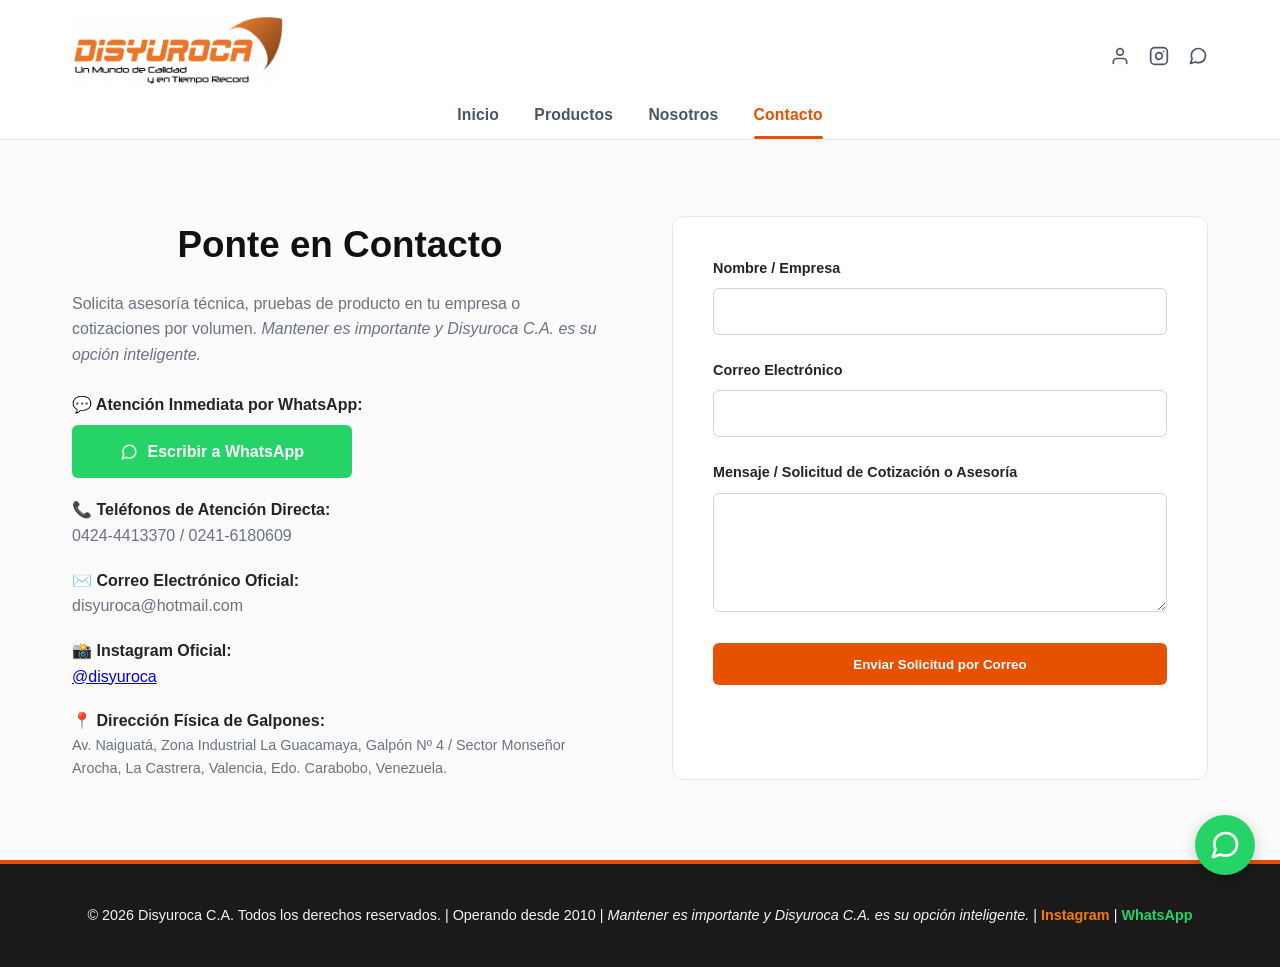
==== commit 410cc33d: "Clean up contacto.html by removing duplicates Removed duplicate HTML structure and unnecessary comme" ====
--- a/contacto.html
+++ b/contacto.html
@@ -107,113 +107,4 @@
     <!-- Script de Envío del Formulario -->
     <script src="script.js"></script>
 </body>
-</html><!DOCTYPE html>
-<html lang="es">
-<head>
-    <meta charset="UTF-8">
-    <meta name="viewport" content="width=device-width, initial-scale=1.0">
-    <title>Contacto y Cotizaciones | Disyuroca C.A.</title>
-    <meta name="description" content="Ponte en contacto con Disyuroca C.A. para solicitar cotizaciones, atención técnica personalizada o información sobre nuestros productos.">
-    <link rel="icon" type="image/png" href="images/logo.png" />
-    <link rel="stylesheet" href="styles.css">
-</head>
-<body>
-
-    <!-- BOTÓN FLOTANTE WHATSAPP -->
-    <a href="https://wa.me/584244413370?text=Hola,%20quisiera%20solicitar%20informaci%C3%B3n%20y%20una%20cotizaci%C3%B3n%20de%20sus%20productos." target="_blank" class="floating-whatsapp" aria-label="Chat de WhatsApp">
-        <svg width="32" height="32" viewBox="0 0 24 24" fill="none" stroke="currentColor" stroke-width="2" stroke-linecap="round" stroke-linejoin="round"><path d="M21 11.5a8.38 8.38 0 0 1-.9 3.8 8.5 8.5 0 0 1-7.6 4.7 8.38 8.38 0 0 1-3.8-.9L3 21l1.9-5.7a8.38 8.38 0 0 1-.9-3.8 8.5 8.5 0 0 1 4.7-7.6 8.38 8.38 0 0 1 3.8-.9h.5a8.48 8.48 0 0 1 8 8v.5z"></path></svg>
-    </a>
-
-    <!-- NAVEGACIÓN SUPERIOR -->
-    <nav>
-        <div class="nav-container">
-            <div class="nav-top-row">
-                <a href="index.html" class="logo-container">
-                    <img src="images/logo.png" alt="Disyuroca C.A. Logo" class="logo-img">
-                </a>
-                
-                <div class="nav-utilities">
-                    <a href="contacto.html" class="nav-icon-btn" aria-label="Contacto">
-                        <svg width="20" height="20" viewBox="0 0 24 24" fill="none" stroke="currentColor" stroke-width="2" stroke-linecap="round" stroke-linejoin="round"><path d="M20 21v-2a4 4 0 0 0-4-4H8a4 4 0 0 0-4 4v2"></path><circle cx="12" cy="7" r="4"></circle></svg>
-                    </a>
-                    <a href="https://www.instagram.com/disyuroca" target="_blank" class="nav-icon-btn" aria-label="Instagram">
-                        <svg width="20" height="20" viewBox="0 0 24 24" fill="none" stroke="currentColor" stroke-width="2" stroke-linecap="round" stroke-linejoin="round"><rect x="2" y="2" width="20" height="20" rx="5" ry="5"></rect><path d="M16 11.37A4 4 0 1 1 12.63 8 4 4 0 0 1 16 11.37z"></path><line x1="17.5" y1="6.5" x2="17.51" y2="6.5"></line></svg>
-                    </a>
-                    <a href="https://wa.me/584244413370?text=Hola,%20quisiera%20solicitar%20informaci%C3%B3n%20y%20una%20cotizaci%C3%B3n%20de%20sus%20productos." target="_blank" class="nav-icon-btn ws-nav" aria-label="WhatsApp">
-                        <svg width="20" height="20" viewBox="0 0 24 24" fill="none" stroke="currentColor" stroke-width="2" stroke-linecap="round" stroke-linejoin="round"><path d="M21 11.5a8.38 8.38 0 0 1-.9 3.8 8.5 8.5 0 0 1-7.6 4.7 8.38 8.38 0 0 1-3.8-.9L3 21l1.9-5.7a8.38 8.38 0 0 1-.9-3.8 8.5 8.5 0 0 1 4.7-7.6 8.38 8.38 0 0 1 3.8-.9h.5a8.48 8.48 0 0 1 8 8v.5z"></path></svg>
-                    </a>
-                </div>
-            </div>
-            
-            <ul class="nav-links">
-                <li><a href="index.html">Inicio</a></li>
-                <li><a href="productos.html">Productos</a></li>
-                <li><a href="nosotros.html">Nosotros</a></li>
-                <li><a href="contacto.html" class="active">Contacto</a></li>
-            </ul>
-        </div>
-    </nav>
-
-    <!-- CONTENIDO PRINCIPAL -->
-    <main class="page">
-        <div class="contact-container">
-            <div class="contact-info-block">
-                <h2>Ponte en Contacto</h2>
-                <p style="margin: 0.5rem 0 1.5rem 0; color: var(--muted);">Solicita asesoría técnica, pruebas de producto en tu empresa o cotizaciones por volumen. <em>Mantener es importante y Disyuroca C.A. es su opción inteligente.</em></p>
-                
-                <div style="margin-bottom: 1.2rem;">
-                    <strong>💬 Atención Inmediata por WhatsApp:</strong><br>
-                    <a href="https://wa.me/584244413370?text=Hola,%20quisiera%20solicitar%20una%20cotizaci%C3%B3n%20de%20productos." target="_blank" class="btn btn-whatsapp" style="margin-top: 0.5rem; width: 100%; max-width: 280px; text-decoration: none;">
-                        <svg width="18" height="18" viewBox="0 0 24 24" fill="none" stroke="currentColor" stroke-width="2" stroke-linecap="round" stroke-linejoin="round"><path d="M21 11.5a8.38 8.38 0 0 1-.9 3.8 8.5 8.5 0 0 1-7.6 4.7 8.38 8.38 0 0 1-3.8-.9L3 21l1.9-5.7a8.38 8.38 0 0 1-.9-3.8 8.5 8.5 0 0 1 4.7-7.6 8.38 8.38 0 0 1 3.8-.9h.5a8.48 8.48 0 0 1 8 8v.5z"></path></svg>
-                        Escribir a WhatsApp
-                    </a>
-                </div>
-
-                <div style="margin-bottom: 1.2rem;">
-                    <strong>📞 Teléfonos de Atención Directa:</strong><br>
-                    <p style="color: var(--muted);">0424-4413370 / 0241-6180609</p>
-                </div>
-                <div style="margin-bottom: 1.2rem;">
-                    <strong>✉️ Correo Electrónico Oficial:</strong><br>
-                    <p style="color: var(--muted);">disyuroca@hotmail.com</p>
-                </div>
-                <div style="margin-bottom: 1.2rem;">
-                    <strong>📸 Instagram Oficial:</strong><br>
-                    <a href="https://www.instagram.com/disyuroca" target="_blank">@disyuroca</a>
-                </div>
-                <div>
-                    <strong>📍 Dirección Física de Galpones:</strong><br>
-                    <p style="color: var(--muted); font-size: 0.9rem;">Av. Naiguatá, Zona Industrial La Guacamaya, Galpón Nº 4 / Sector Monseñor Arocha, La Castrera, Valencia, Edo. Carabobo, Venezuela.</p>
-                </div>
-            </div>
-
-            <!-- Formulario de Contacto -->
-            <form class="contact-form" id="contactForm">
-                <input type="hidden" name="_captcha" value="false">
-
-                <div class="form-group">
-                    <label for="name">Nombre / Empresa</label>
-                    <input type="text" id="name" name="Nombre_o_Empresa" required>
-                </div>
-                <div class="form-group">
-                    <label for="email">Correo Electrónico</label>
-                    <input type="email" id="email" name="Correo_Electronico" required>
-                </div>
-                <div class="form-group">
-                    <label for="message">Mensaje / Solicitud de Cotización o Asesoría</label>
-                    <textarea id="message" name="Mensaje" rows="5" required></textarea>
-                </div>
-                <input type="submit" id="submitBtn" class="btn" style="width: 100%;" value="Enviar Solicitud por Correo">
-            </form>
-        </div>
-    </main>
-
-    <!-- FOOTER -->
-    <footer>
-        <p>&copy; 2026 Disyuroca C.A. Todos los derechos reservados. | Operando desde 2010 | <em>Mantener es importante y Disyuroca C.A. es su opción inteligente.</em> | <a href="https://www.instagram.com/disyuroca" target="_blank">Instagram</a> | <a href="https://wa.me/584244413370" target="_blank" style="color: var(--whatsapp);">WhatsApp</a></p>
-    </footer>
-
-    <!-- Script de Envío del Formulario -->
-    <script src="script.js"></script>
-</body>
 </html>
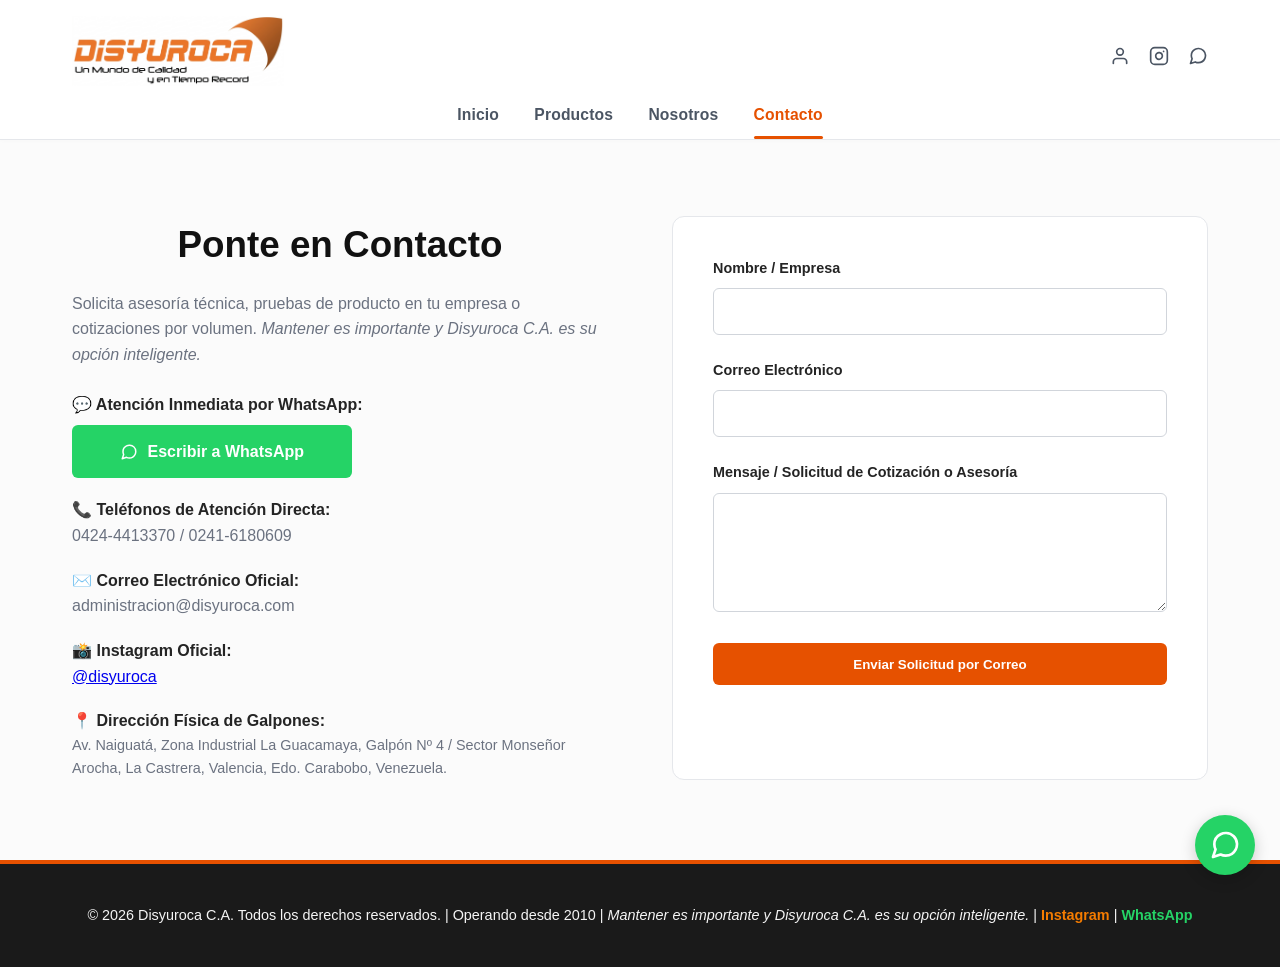
==== commit abc9b0a3: "Update official email address in contacto.html" ====
--- a/contacto.html
+++ b/contacto.html
@@ -66,7 +66,7 @@
                 </div>
                 <div style="margin-bottom: 1.2rem;">
                     <strong>✉️ Correo Electrónico Oficial:</strong><br>
-                    <p style="color: var(--muted);">disyuroca@hotmail.com</p>
+                    <p style="color: var(--muted);">administracion@disyuroca.com</p>
                 </div>
                 <div style="margin-bottom: 1.2rem;">
                     <strong>📸 Instagram Oficial:</strong><br>
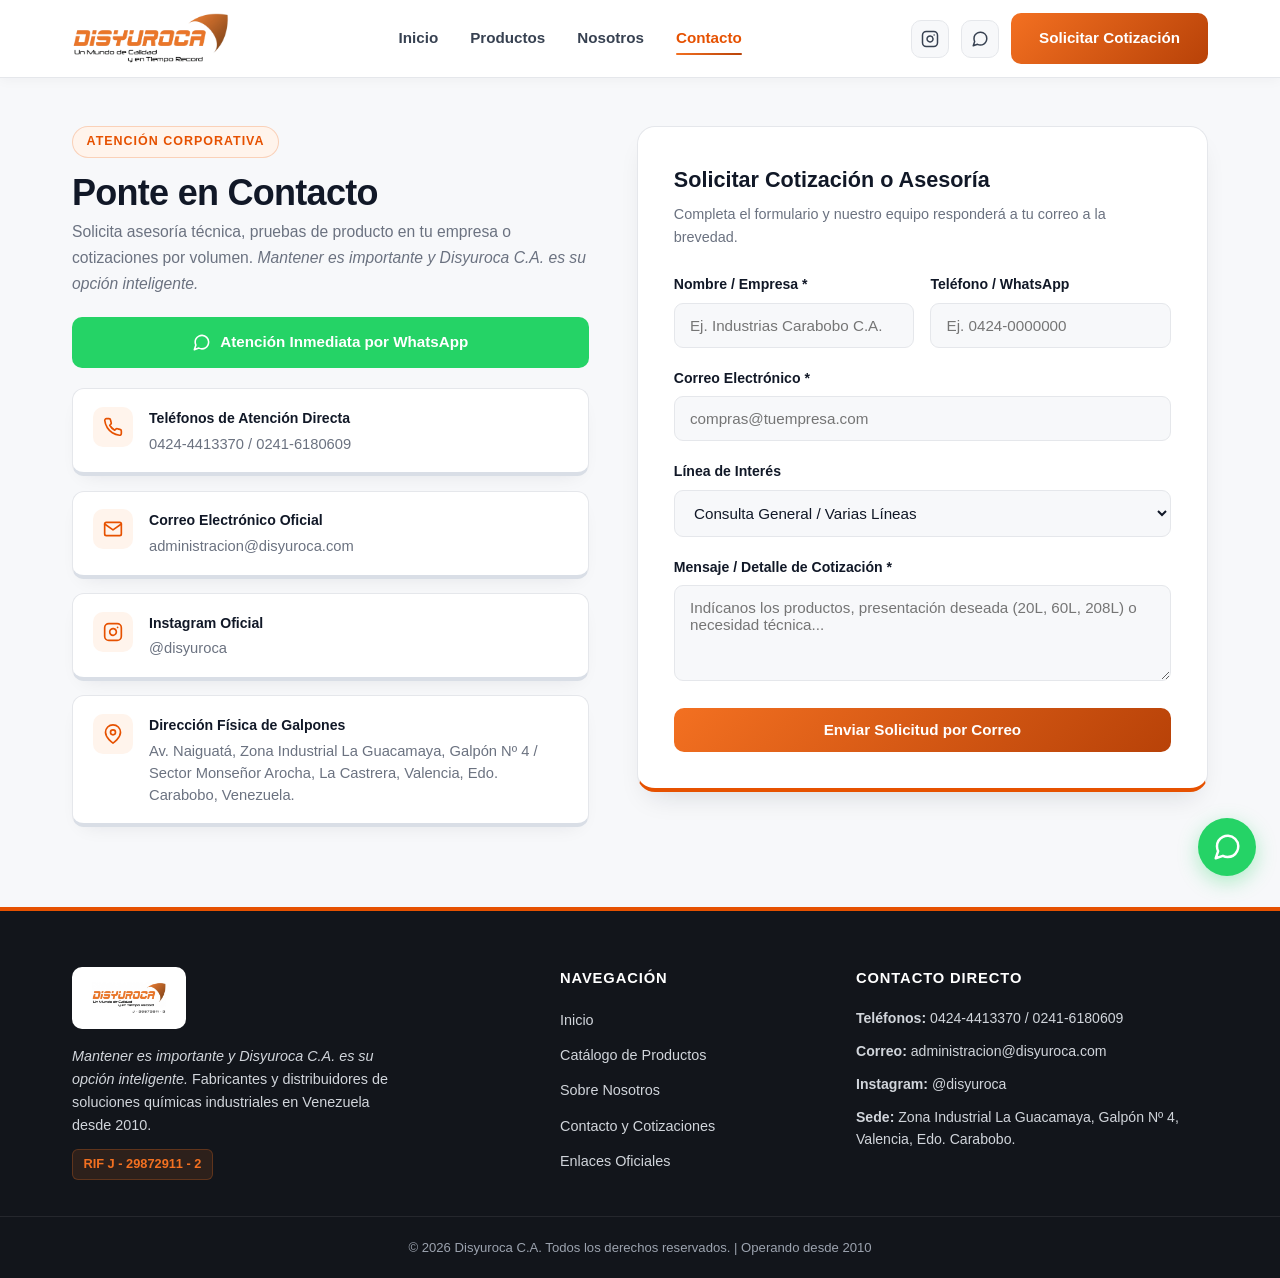
==== commit c4040a08: "Redesign Disyuroca website, catalog search, logos, and links page" ====
--- a/contacto.html
+++ b/contacto.html
@@ -5,106 +5,217 @@
     <meta name="viewport" content="width=device-width, initial-scale=1.0">
     <title>Contacto y Cotizaciones | Disyuroca C.A.</title>
     <meta name="description" content="Ponte en contacto con Disyuroca C.A. para solicitar cotizaciones, atención técnica personalizada o información sobre nuestros productos.">
-    <link rel="icon" type="image/png" href="images/logo.png" />
+    <link rel="icon" type="image/png" href="images/favicon.png" />
+
+    <!-- Google Fonts -->
+    <link rel="preconnect" href="https://fonts.googleapis.com">
+    <link rel="preconnect" href="https://fonts.gstatic.com" crossorigin>
+    <link href="https://fonts.googleapis.com/css2?family=Plus+Jakarta+Sans:wght@400;500;600;700;800&display=swap" rel="stylesheet">
+
+    <meta property="og:type" content="website" />
+    <meta property="og:title" content="Contacto y Cotizaciones | Disyuroca C.A." />
+    <meta property="og:description" content="Solicita asesoría técnica, pruebas en sitio o cotizaciones por volumen con Disyuroca C.A." />
+    <meta property="og:image" content="images/logo-rif.png" />
+
     <link rel="stylesheet" href="styles.css">
 </head>
 <body>
 
     <!-- BOTÓN FLOTANTE WHATSAPP -->
-    <a href="https://wa.me/584244413370?text=Hola,%20quisiera%20solicitar%20informaci%C3%B3n%20y%20una%20cotizaci%C3%B3n%20de%20sus%20productos." target="_blank" class="floating-whatsapp" aria-label="Chat de WhatsApp">
-        <svg width="32" height="32" viewBox="0 0 24 24" fill="none" stroke="currentColor" stroke-width="2" stroke-linecap="round" stroke-linejoin="round"><path d="M21 11.5a8.38 8.38 0 0 1-.9 3.8 8.5 8.5 0 0 1-7.6 4.7 8.38 8.38 0 0 1-3.8-.9L3 21l1.9-5.7a8.38 8.38 0 0 1-.9-3.8 8.5 8.5 0 0 1 4.7-7.6 8.38 8.38 0 0 1 3.8-.9h.5a8.48 8.48 0 0 1 8 8v.5z"></path></svg>
+    <a href="https://wa.me/584244413370?text=Hola,%20quisiera%20solicitar%20informaci%C3%B3n%20y%20una%20cotizaci%C3%B3n%20de%20sus%20productos." target="_blank" rel="noopener noreferrer" class="floating-whatsapp" aria-label="Chat de WhatsApp">
+        <svg width="30" height="30" viewBox="0 0 24 24" fill="none" stroke="currentColor" stroke-width="2" stroke-linecap="round" stroke-linejoin="round"><path d="M21 11.5a8.38 8.38 0 0 1-.9 3.8 8.5 8.5 0 0 1-7.6 4.7 8.38 8.38 0 0 1-3.8-.9L3 21l1.9-5.7a8.38 8.38 0 0 1-.9-3.8 8.5 8.5 0 0 1 4.7-7.6 8.38 8.38 0 0 1 3.8-.9h.5a8.48 8.48 0 0 1 8 8v.5z"></path></svg>
     </a>
 
     <!-- NAVEGACIÓN SUPERIOR -->
-    <nav>
+    <nav class="site-nav">
         <div class="nav-container">
-            <div class="nav-top-row">
-                <a href="index.html" class="logo-container">
-                    <img src="images/logo.png" alt="Disyuroca C.A. Logo" class="logo-img">
-                </a>
-                
-                <div class="nav-utilities">
-                    <a href="contacto.html" class="nav-icon-btn" aria-label="Contacto">
-                        <svg width="20" height="20" viewBox="0 0 24 24" fill="none" stroke="currentColor" stroke-width="2" stroke-linecap="round" stroke-linejoin="round"><path d="M20 21v-2a4 4 0 0 0-4-4H8a4 4 0 0 0-4 4v2"></path><circle cx="12" cy="7" r="4"></circle></svg>
-                    </a>
-                    <a href="https://www.instagram.com/disyuroca" target="_blank" class="nav-icon-btn" aria-label="Instagram">
-                        <svg width="20" height="20" viewBox="0 0 24 24" fill="none" stroke="currentColor" stroke-width="2" stroke-linecap="round" stroke-linejoin="round"><rect x="2" y="2" width="20" height="20" rx="5" ry="5"></rect><path d="M16 11.37A4 4 0 1 1 12.63 8 4 4 0 0 1 16 11.37z"></path><line x1="17.5" y1="6.5" x2="17.51" y2="6.5"></line></svg>
-                    </a>
-                    <a href="https://wa.me/584244413370?text=Hola,%20quisiera%20solicitar%20informaci%C3%B3n%20y%20una%20cotizaci%C3%B3n%20de%20sus%20productos." target="_blank" class="nav-icon-btn ws-nav" aria-label="WhatsApp">
-                        <svg width="20" height="20" viewBox="0 0 24 24" fill="none" stroke="currentColor" stroke-width="2" stroke-linecap="round" stroke-linejoin="round"><path d="M21 11.5a8.38 8.38 0 0 1-.9 3.8 8.5 8.5 0 0 1-7.6 4.7 8.38 8.38 0 0 1-3.8-.9L3 21l1.9-5.7a8.38 8.38 0 0 1-.9-3.8 8.5 8.5 0 0 1 4.7-7.6 8.38 8.38 0 0 1 3.8-.9h.5a8.48 8.48 0 0 1 8 8v.5z"></path></svg>
-                    </a>
-                </div>
-            </div>
-            
+            <a href="index.html" class="logo-container" aria-label="Disyuroca C.A. Inicio">
+                <img src="images/logo-transparent.png" alt="Disyuroca C.A. Logo" class="logo-img">
+            </a>
+
             <ul class="nav-links">
                 <li><a href="index.html">Inicio</a></li>
                 <li><a href="productos.html">Productos</a></li>
                 <li><a href="nosotros.html">Nosotros</a></li>
                 <li><a href="contacto.html" class="active">Contacto</a></li>
             </ul>
+
+            <div class="nav-actions">
+                <a href="https://www.instagram.com/disyuroca" target="_blank" rel="noopener noreferrer" class="nav-icon-btn" aria-label="Instagram">
+                    <svg width="18" height="18" viewBox="0 0 24 24" fill="none" stroke="currentColor" stroke-width="2" stroke-linecap="round" stroke-linejoin="round"><rect x="2" y="2" width="20" height="20" rx="5" ry="5"></rect><path d="M16 11.37A4 4 0 1 1 12.63 8 4 4 0 0 1 16 11.37z"></path><line x1="17.5" y1="6.5" x2="17.51" y2="6.5"></line></svg>
+                </a>
+                <a href="https://wa.me/584244413370?text=Hola,%20quisiera%20solicitar%20informaci%C3%B3n%20y%20una%20cotizaci%C3%B3n%20de%20sus%20productos." target="_blank" rel="noopener noreferrer" class="nav-icon-btn ws-nav" aria-label="WhatsApp">
+                    <svg width="18" height="18" viewBox="0 0 24 24" fill="none" stroke="currentColor" stroke-width="2" stroke-linecap="round" stroke-linejoin="round"><path d="M21 11.5a8.38 8.38 0 0 1-.9 3.8 8.5 8.5 0 0 1-7.6 4.7 8.38 8.38 0 0 1-3.8-.9L3 21l1.9-5.7a8.38 8.38 0 0 1-.9-3.8 8.5 8.5 0 0 1 4.7-7.6 8.38 8.38 0 0 1 3.8-.9h.5a8.48 8.48 0 0 1 8 8v.5z"></path></svg>
+                </a>
+                <a href="contacto.html" class="btn nav-cta-btn">Solicitar Cotización</a>
+            </div>
+
+            <button class="nav-toggle" id="navToggle" aria-label="Abrir menú" aria-expanded="false">
+                <svg width="22" height="22" viewBox="0 0 24 24" fill="none" stroke="currentColor" stroke-width="2.2" stroke-linecap="round" stroke-linejoin="round"><line x1="3" y1="6" x2="21" y2="6"></line><line x1="3" y1="12" x2="21" y2="12"></line><line x1="3" y1="18" x2="21" y2="18"></line></svg>
+            </button>
         </div>
     </nav>
+
+    <!-- MENÚ MÓVIL -->
+    <div class="mobile-menu" id="mobileMenu">
+        <a href="index.html" class="mobile-link">Inicio</a>
+        <a href="productos.html" class="mobile-link">Productos</a>
+        <a href="nosotros.html" class="mobile-link">Nosotros</a>
+        <a href="contacto.html" class="mobile-link active">Contacto</a>
+        <div class="mobile-menu-actions">
+            <a href="contacto.html" class="btn btn-sm" style="flex: 1;">Cotizar</a>
+            <a href="https://wa.me/584244413370?text=Hola,%20quisiera%20solicitar%20una%20cotizaci%C3%B3n%20de%20sus%20productos." target="_blank" rel="noopener noreferrer" class="btn btn-whatsapp btn-sm" style="flex: 1;">WhatsApp</a>
+        </div>
+    </div>
 
     <!-- CONTENIDO PRINCIPAL -->
     <main class="page">
         <div class="contact-container">
             <div class="contact-info-block">
-                <h2>Ponte en Contacto</h2>
-                <p style="margin: 0.5rem 0 1.5rem 0; color: var(--muted);">Solicita asesoría técnica, pruebas de producto en tu empresa o cotizaciones por volumen. <em>Mantener es importante y Disyuroca C.A. es su opción inteligente.</em></p>
-                
-                <div style="margin-bottom: 1.2rem;">
-                    <strong>💬 Atención Inmediata por WhatsApp:</strong><br>
-                    <a href="https://wa.me/584244413370?text=Hola,%20quisiera%20solicitar%20una%20cotizaci%C3%B3n%20de%20productos." target="_blank" class="btn btn-whatsapp" style="margin-top: 0.5rem; width: 100%; max-width: 280px; text-decoration: none;">
-                        <svg width="18" height="18" viewBox="0 0 24 24" fill="none" stroke="currentColor" stroke-width="2" stroke-linecap="round" stroke-linejoin="round"><path d="M21 11.5a8.38 8.38 0 0 1-.9 3.8 8.5 8.5 0 0 1-7.6 4.7 8.38 8.38 0 0 1-3.8-.9L3 21l1.9-5.7a8.38 8.38 0 0 1-.9-3.8 8.5 8.5 0 0 1 4.7-7.6 8.38 8.38 0 0 1 3.8-.9h.5a8.48 8.48 0 0 1 8 8v.5z"></path></svg>
-                        Escribir a WhatsApp
+                <div>
+                    <span class="section-eyebrow">Atención Corporativa</span>
+                    <h2>Ponte en Contacto</h2>
+                    <p class="contact-intro">Solicita asesoría técnica, pruebas de producto en tu empresa o cotizaciones por volumen. <em>Mantener es importante y Disyuroca C.A. es su opción inteligente.</em></p>
+                </div>
+
+                <div>
+                    <a href="https://wa.me/584244413370?text=Hola,%20quisiera%20solicitar%20una%20cotizaci%C3%B3n%20de%20productos." target="_blank" rel="noopener noreferrer" class="btn btn-whatsapp" style="width: 100%;">
+                        <svg width="19" height="19" viewBox="0 0 24 24" fill="none" stroke="currentColor" stroke-width="2" stroke-linecap="round" stroke-linejoin="round"><path d="M21 11.5a8.38 8.38 0 0 1-.9 3.8 8.5 8.5 0 0 1-7.6 4.7 8.38 8.38 0 0 1-3.8-.9L3 21l1.9-5.7a8.38 8.38 0 0 1-.9-3.8 8.5 8.5 0 0 1 4.7-7.6 8.38 8.38 0 0 1 3.8-.9h.5a8.48 8.48 0 0 1 8 8v.5z"></path></svg>
+                        Atención Inmediata por WhatsApp
                     </a>
                 </div>
 
-                <div style="margin-bottom: 1.2rem;">
-                    <strong>📞 Teléfonos de Atención Directa:</strong><br>
-                    <p style="color: var(--muted);">0424-4413370 / 0241-6180609</p>
-                </div>
-                <div style="margin-bottom: 1.2rem;">
-                    <strong>✉️ Correo Electrónico Oficial:</strong><br>
-                    <p style="color: var(--muted);">administracion@disyuroca.com</p>
-                </div>
-                <div style="margin-bottom: 1.2rem;">
-                    <strong>📸 Instagram Oficial:</strong><br>
-                    <a href="https://www.instagram.com/disyuroca" target="_blank">@disyuroca</a>
-                </div>
-                <div>
-                    <strong>📍 Dirección Física de Galpones:</strong><br>
-                    <p style="color: var(--muted); font-size: 0.9rem;">Av. Naiguatá, Zona Industrial La Guacamaya, Galpón Nº 4 / Sector Monseñor Arocha, La Castrera, Valencia, Edo. Carabobo, Venezuela.</p>
+                <div class="contact-cards-list">
+                    <div class="contact-item-card">
+                        <div class="contact-item-icon">
+                            <svg width="20" height="20" viewBox="0 0 24 24" fill="none" stroke="currentColor" stroke-width="2" stroke-linecap="round" stroke-linejoin="round"><path d="M22 16.92v3a2 2 0 0 1-2.18 2 19.79 19.79 0 0 1-8.63-3.07 19.5 19.5 0 0 1-6-6 19.79 19.79 0 0 1-3.07-8.67A2 2 0 0 1 4.11 2h3a2 2 0 0 1 2 1.72 12.84 12.84 0 0 0 .7 2.81 2 2 0 0 1-.45 2.11L8.09 9.91a16 16 0 0 0 6 6l1.27-1.27a2 2 0 0 1 2.11-.45 12.84 12.84 0 0 0 2.81.7A2 2 0 0 1 22 16.92z"></path></svg>
+                        </div>
+                        <div class="contact-item-body">
+                            <strong>Teléfonos de Atención Directa</strong>
+                            <p><a href="tel:+584244413370">0424-4413370</a> / <a href="tel:+582416180609">0241-6180609</a></p>
+                        </div>
+                    </div>
+
+                    <div class="contact-item-card">
+                        <div class="contact-item-icon">
+                            <svg width="20" height="20" viewBox="0 0 24 24" fill="none" stroke="currentColor" stroke-width="2" stroke-linecap="round" stroke-linejoin="round"><path d="M4 4h16c1.1 0 2 .9 2 2v12c0 1.1-.9 2-2 2H4c-1.1 0-2-.9-2-2V6c0-1.1.9-2 2-2z"></path><polyline points="22,6 12,13 2,6"></polyline></svg>
+                        </div>
+                        <div class="contact-item-body">
+                            <strong>Correo Electrónico Oficial</strong>
+                            <p><a href="mailto:administracion@disyuroca.com">administracion@disyuroca.com</a></p>
+                        </div>
+                    </div>
+
+                    <div class="contact-item-card">
+                        <div class="contact-item-icon">
+                            <svg width="20" height="20" viewBox="0 0 24 24" fill="none" stroke="currentColor" stroke-width="2" stroke-linecap="round" stroke-linejoin="round"><rect x="2" y="2" width="20" height="20" rx="5" ry="5"></rect><path d="M16 11.37A4 4 0 1 1 12.63 8 4 4 0 0 1 16 11.37z"></path><line x1="17.5" y1="6.5" x2="17.51" y2="6.5"></line></svg>
+                        </div>
+                        <div class="contact-item-body">
+                            <strong>Instagram Oficial</strong>
+                            <p><a href="https://www.instagram.com/disyuroca" target="_blank" rel="noopener noreferrer">@disyuroca</a></p>
+                        </div>
+                    </div>
+
+                    <div class="contact-item-card">
+                        <div class="contact-item-icon">
+                            <svg width="20" height="20" viewBox="0 0 24 24" fill="none" stroke="currentColor" stroke-width="2" stroke-linecap="round" stroke-linejoin="round"><path d="M21 10c0 7-9 13-9 13s-9-6-9-13a9 9 0 0 1 18 0z"></path><circle cx="12" cy="10" r="3"></circle></svg>
+                        </div>
+                        <div class="contact-item-body">
+                            <strong>Dirección Física de Galpones</strong>
+                            <p>Av. Naiguatá, Zona Industrial La Guacamaya, Galpón Nº 4 / Sector Monseñor Arocha, La Castrera, Valencia, Edo. Carabobo, Venezuela.</p>
+                        </div>
+                    </div>
                 </div>
             </div>
 
             <!-- Formulario de Contacto -->
             <form class="contact-form" id="contactForm">
+                <h3>Solicitar Cotización o Asesoría</h3>
+                <p class="contact-form-sub">Completa el formulario y nuestro equipo responderá a tu correo a la brevedad.</p>
+
                 <input type="hidden" name="_captcha" value="false">
 
+                <div class="form-row">
+                    <div class="form-group">
+                        <label for="name">Nombre / Empresa *</label>
+                        <input type="text" id="name" name="Nombre_o_Empresa" placeholder="Ej. Industrias Carabobo C.A." required>
+                    </div>
+                    <div class="form-group">
+                        <label for="phone">Teléfono / WhatsApp</label>
+                        <input type="tel" id="phone" name="Telefono" placeholder="Ej. 0424-0000000">
+                    </div>
+                </div>
+
                 <div class="form-group">
-                    <label for="name">Nombre / Empresa</label>
-                    <input type="text" id="name" name="Nombre_o_Empresa" required>
-                </div>
+                    <label for="email">Correo Electrónico *</label>
+                    <input type="email" id="email" name="Correo_Electronico" placeholder="compras@tuempresa.com" required>
+                </div>
+
                 <div class="form-group">
-                    <label for="email">Correo Electrónico</label>
-                    <input type="email" id="email" name="Correo_Electronico" required>
-                </div>
+                    <label for="category">Línea de Interés</label>
+                    <select id="category" name="Linea_de_Interes">
+                        <option value="Consulta General / Varias Líneas">Consulta General / Varias Líneas</option>
+                        <option value="Solventes Dieléctricos">Solventes Dieléctricos</option>
+                        <option value="Desengrasantes y Detergentes">Desengrasantes y Detergentes</option>
+                        <option value="Jabones para las Manos">Jabones para las Manos</option>
+                        <option value="Anticorrosivos y Desoxidantes">Anticorrosivos y Desoxidantes</option>
+                        <option value="Descarbonizantes y Desincrustantes">Descarbonizantes y Desincrustantes</option>
+                        <option value="Desinfectantes e Inhibidores">Desinfectantes e Inhibidores</option>
+                        <option value="Productos Especiales">Productos Especiales</option>
+                        <option value="Ceras, Selladores y Removedores">Ceras, Selladores y Removedores</option>
+                        <option value="Formulación a la Medida">Formulación a la Medida</option>
+                    </select>
+                </div>
+
                 <div class="form-group">
-                    <label for="message">Mensaje / Solicitud de Cotización o Asesoría</label>
-                    <textarea id="message" name="Mensaje" rows="5" required></textarea>
-                </div>
-                <input type="submit" id="submitBtn" class="btn" style="width: 100%;" value="Enviar Solicitud por Correo">
+                    <label for="message">Mensaje / Detalle de Cotización *</label>
+                    <textarea id="message" name="Mensaje" rows="4" placeholder="Indícanos los productos, presentación deseada (20L, 60L, 208L) o necesidad técnica..." required></textarea>
+                </div>
+
+                <button type="submit" id="submitBtn" class="btn" style="width: 100%;">Enviar Solicitud por Correo</button>
+
+                <div id="formStatus" class="form-status" role="status" aria-live="polite"></div>
             </form>
         </div>
     </main>
 
     <!-- FOOTER -->
-    <footer>
-        <p>&copy; 2026 Disyuroca C.A. Todos los derechos reservados. | Operando desde 2010 | <em>Mantener es importante y Disyuroca C.A. es su opción inteligente.</em> | <a href="https://www.instagram.com/disyuroca" target="_blank">Instagram</a> | <a href="https://wa.me/584244413370" target="_blank" style="color: var(--whatsapp);">WhatsApp</a></p>
+    <footer class="site-footer">
+        <div class="footer-container">
+            <div class="footer-col">
+                <div class="footer-brand-logo">
+                    <img src="images/logo-rif.png" alt="Disyuroca C.A. RIF J-29872911-2">
+                </div>
+                <p class="footer-slogan"><em>Mantener es importante y Disyuroca C.A. es su opción inteligente.</em> Fabricantes y distribuidores de soluciones químicas industriales en Venezuela desde 2010.</p>
+                <span class="footer-rif">RIF J - 29872911 - 2</span>
+            </div>
+
+            <div class="footer-col">
+                <h4>Navegación</h4>
+                <ul class="footer-links">
+                    <li><a href="index.html">Inicio</a></li>
+                    <li><a href="productos.html">Catálogo de Productos</a></li>
+                    <li><a href="nosotros.html">Sobre Nosotros</a></li>
+                    <li><a href="contacto.html">Contacto y Cotizaciones</a></li>
+                    <li><a href="links.html">Enlaces Oficiales</a></li>
+                </ul>
+            </div>
+
+            <div class="footer-col">
+                <h4>Contacto Directo</h4>
+                <ul class="footer-contact-list">
+                    <li><strong>Teléfonos:</strong> <a href="tel:+584244413370">0424-4413370</a> / <a href="tel:+582416180609">0241-6180609</a></li>
+                    <li><strong>Correo:</strong> <a href="mailto:administracion@disyuroca.com">administracion@disyuroca.com</a></li>
+                    <li><strong>Instagram:</strong> <a href="https://www.instagram.com/disyuroca" target="_blank" rel="noopener noreferrer">@disyuroca</a></li>
+                    <li><strong>Sede:</strong> Zona Industrial La Guacamaya, Galpón Nº 4, Valencia, Edo. Carabobo.</li>
+                </ul>
+            </div>
+        </div>
+        <div class="footer-bottom">
+            &copy; 2026 Disyuroca C.A. Todos los derechos reservados. | Operando desde 2010
+        </div>
     </footer>
 
-    <!-- Script de Envío del Formulario -->
     <script src="script.js"></script>
 </body>
 </html>
--- a/styles.css
+++ b/styles.css
@@ -2,141 +2,146 @@
    1. VARIABLES Y ESTILOS GLOBALES
    ========================================== */
 :root {
-    --primary: #e65100;
-    --accent: #f57c00;
+    --primary: #E65100;
+    --primary-bright: #F37021;
+    --primary-dark: #C24100;
+    --primary-soft: #FFF4EC;
+    --primary-border: rgba(230, 81, 0, 0.22);
+    --brand-gradient: linear-gradient(135deg, #F37021 0%, #B84208 100%);
+
     --whatsapp: #25D366;
-    --whatsapp-hover: #1da851;
-    --bg-dark: #1a1a1a;
-    --bg-light: #fbfbfb;
-    --text-dark: #242424;
-    --text-light: #f5f5f5;
-    --muted: #6b7280;
-    --card-bg: #ffffff;
+    --whatsapp-hover: #1DA851;
+
+    --bg-dark: #12151B;
+    --bg-dark-elevated: #1B2029;
+    --bg-light: #F7F8FA;
+    --surface: #FFFFFF;
+    --border: #E5E7EB;
+    --border-strong: #D1D5DB;
+
+    --text-dark: #111827;
+    --text-body: #374151;
+    --text-light: #F3F4F6;
+    --muted: #6B7280;
+
+    --radius-sm: 8px;
+    --radius-md: 12px;
+    --radius-lg: 18px;
+    --shadow-sm: 0 2px 8px rgba(17, 24, 39, 0.04);
+    --shadow-md: 0 10px 28px rgba(17, 24, 39, 0.08);
+    --shadow-orange: 0 8px 24px rgba(230, 81, 0, 0.22);
     --transition: all 0.25s cubic-bezier(0.4, 0, 0.2, 1);
+
+    --nav-height: 78px;
 }
 
 * {
     box-sizing: border-box;
     margin: 0;
     padding: 0;
-    font-family: -apple-system, BlinkMacSystemFont, "Segoe UI", Roboto, sans-serif;
+}
+
+html {
+    scroll-behavior: smooth;
 }
 
 body {
+    font-family: 'Plus Jakarta Sans', -apple-system, BlinkMacSystemFont, "Segoe UI", Roboto, sans-serif;
     background-color: var(--bg-light);
     color: var(--text-dark);
     line-height: 1.6;
     display: flex;
     flex-direction: column;
     min-height: 100vh;
+    -webkit-font-smoothing: antialiased;
+}
+
+img {
+    max-width: 100%;
+    display: block;
+}
+
+a {
+    color: inherit;
 }
 
 /* ==========================================
-   2. BARRA DE NAVEGACIÓN
+   2. BARRA DE NAVEGACIÓN (SINGLE-ROW + MÓVIL)
    ========================================== */
-nav {
-    background-color: #ffffff;
-    border-bottom: 1px solid #e5e7eb;
+.site-nav {
+    background-color: rgba(255, 255, 255, 0.96);
+    backdrop-filter: blur(10px);
+    -webkit-backdrop-filter: blur(10px);
+    border-bottom: 1px solid var(--border);
     position: fixed;
     top: 0;
+    left: 0;
     width: 100%;
+    height: var(--nav-height);
     z-index: 1000;
-    box-shadow: 0 1px 4px rgba(0,0,0,0.02);
+    box-shadow: 0 2px 12px rgba(17, 24, 39, 0.04);
 }
 
 .nav-container {
     max-width: 1200px;
+    height: 100%;
     margin: 0 auto;
-    padding: 1rem 2rem 0 2rem;
-    display: flex;
-    flex-direction: column;
-    gap: 0.5rem;
-}
-
-.nav-top-row {
-    display: flex;
+    padding: 0 2rem;
+    display: flex;
+    align-items: center;
     justify-content: space-between;
-    align-items: center;
-    width: 100%;
+    gap: 1.5rem;
 }
 
 .logo-container {
     display: flex;
     align-items: center;
     text-decoration: none;
-    cursor: pointer;
+    flex-shrink: 0;
 }
 
 .logo-img {
-    height: 70px;
+    height: 52px;
     width: auto;
-    display: block;
     object-fit: contain;
-}
-
-.nav-utilities {
-    display: flex;
-    align-items: center;
-    gap: 1.2rem;
-    color: #4b5563;
-    transform: translateY(5px);
-}
-
-.nav-icon-btn {
-    color: #4b5563;
-    background: none;
-    border: none;
-    cursor: pointer;
-    transition: var(--transition);
-    display: flex;
-    align-items: center;
-    text-decoration: none;
-}
-
-.nav-icon-btn:hover {
-    color: var(--primary);
-}
-
-.nav-icon-btn.ws-nav:hover {
-    color: var(--whatsapp);
+    transition: transform 0.2s ease;
+}
+
+.logo-container:hover .logo-img {
+    transform: scale(1.02);
 }
 
 .nav-links {
     display: flex;
-    gap: 2.2rem;
+    align-items: center;
+    gap: 2rem;
     list-style: none;
-    width: 100%;
-    justify-content: center;
-}
-
-.nav-links li {
-    position: relative;
 }
 
 .nav-links a {
     text-decoration: none;
-    color: #4b5563;
+    color: var(--text-body);
     font-weight: 600;
-    transition: var(--transition);
-    font-size: 0.98rem;
-    display: inline-block;
-    padding: 0.5rem 0 0.75rem 0;
-    letter-spacing: 0.01em;
+    font-size: 0.95rem;
+    padding: 0.4rem 0;
+    position: relative;
+    transition: var(--transition);
 }
 
 .nav-links a::after {
     content: '';
     position: absolute;
-    bottom: 0;
+    bottom: -2px;
     left: 0;
     width: 0;
-    height: 3px;
-    background-color: var(--primary);
-    transition: var(--transition);
+    height: 2.5px;
+    background: var(--brand-gradient);
     border-radius: 2px;
-}
-
-.nav-links a:hover {
+    transition: var(--transition);
+}
+
+.nav-links a:hover,
+.nav-links a.active {
     color: var(--primary);
 }
 
@@ -145,31 +150,153 @@
     width: 100%;
 }
 
-.nav-links a.active {
-    color: var(--primary);
+.nav-actions {
+    display: flex;
+    align-items: center;
+    gap: 0.75rem;
+    flex-shrink: 0;
+}
+
+.nav-icon-btn {
+    width: 38px;
+    height: 38px;
+    border-radius: 10px;
+    color: var(--text-body);
+    background: var(--bg-light);
+    border: 1px solid var(--border);
+    display: inline-flex;
+    align-items: center;
+    justify-content: center;
+    text-decoration: none;
+    transition: var(--transition);
+}
+
+.nav-icon-btn:hover {
+    color: var(--primary);
+    border-color: var(--primary-border);
+    background: var(--primary-soft);
+    transform: translateY(-1px);
+}
+
+.nav-icon-btn.ws-nav:hover {
+    color: var(--whatsapp);
+    border-color: rgba(37, 211, 102, 0.35);
+    background: rgba(37, 211, 102, 0.1);
+}
+
+.nav-cta-btn {
+    padding: 0.58rem 1.15rem;
+    font-size: 0.88rem;
+    border-radius: 10px;
+}
+
+.nav-toggle {
+    display: none;
+    width: 42px;
+    height: 42px;
+    border-radius: 10px;
+    border: 1px solid var(--border);
+    background: var(--surface);
+    color: var(--text-dark);
+    align-items: center;
+    justify-content: center;
+    cursor: pointer;
+    transition: var(--transition);
+}
+
+.nav-toggle:hover {
+    border-color: var(--primary);
+    color: var(--primary);
+}
+
+.mobile-menu {
+    display: none;
+    position: fixed;
+    top: var(--nav-height);
+    left: 0;
+    width: 100%;
+    background: var(--surface);
+    border-bottom: 1px solid var(--border);
+    box-shadow: var(--shadow-md);
+    padding: 1.25rem 1.5rem 1.75rem;
+    z-index: 999;
+    flex-direction: column;
+    gap: 0.5rem;
+}
+
+.mobile-menu.open {
+    display: flex;
+    animation: slideDownContent 0.2s ease-out;
+}
+
+.mobile-menu a.mobile-link {
+    text-decoration: none;
+    color: var(--text-dark);
+    font-weight: 600;
+    padding: 0.75rem 1rem;
+    border-radius: var(--radius-sm);
+    transition: var(--transition);
+}
+
+.mobile-menu a.mobile-link:hover,
+.mobile-menu a.mobile-link.active {
+    background: var(--primary-soft);
+    color: var(--primary);
+}
+
+.mobile-menu-actions {
+    display: flex;
+    gap: 0.75rem;
+    margin-top: 0.75rem;
+    padding-top: 0.9rem;
+    border-top: 1px solid var(--border);
 }
 
 /* ==========================================
-   3. MARCO PRINCIPAL
+   3. MARCO PRINCIPAL Y TIPOGRAFÍA DE SECCIÓN
    ========================================== */
 .page {
-    padding: 13.5rem 2rem 5rem 2rem;
+    padding: calc(var(--nav-height) + 3rem) 2rem 5rem 2rem;
     max-width: 1200px;
     margin: 0 auto;
     width: 100%;
     animation: pageFadeIn 0.35s ease-out;
 }
 
+.section-header {
+    text-align: center;
+    max-width: 740px;
+    margin: 0 auto 2.5rem auto;
+}
+
+.section-eyebrow {
+    display: inline-block;
+    font-size: 0.78rem;
+    font-weight: 800;
+    text-transform: uppercase;
+    letter-spacing: 0.08em;
+    color: var(--primary);
+    background: var(--primary-soft);
+    border: 1px solid var(--primary-border);
+    padding: 0.3rem 0.85rem;
+    border-radius: 999px;
+    margin-bottom: 0.85rem;
+}
+
 .page h2 {
     text-align: center;
-    font-size: 2.3rem;
-    color: #111111;
-    margin-bottom: 0.5rem;
+    font-size: 2.25rem;
+    font-weight: 800;
+    color: var(--text-dark);
+    line-height: 1.2;
+    letter-spacing: -0.02em;
+    margin-bottom: 0.65rem;
 }
 
 .page-subtitle {
     text-align: center;
     color: var(--muted);
+    font-size: 1.02rem;
     max-width: 700px;
     margin: 0 auto 1.5rem auto;
 }
@@ -179,51 +306,116 @@
     to { opacity: 1; transform: translateY(0); }
 }
 
+@keyframes slideDownContent {
+    from { opacity: 0; transform: translateY(-6px); }
+    to { opacity: 1; transform: translateY(0); }
+}
+
 /* ==========================================
-   4. COMPONENTES DE INICIO (HERO, CARDS)
+   4. BOTONES REUTILIZABLES
+   ========================================== */
+.btn {
+    display: inline-flex;
+    align-items: center;
+    justify-content: center;
+    gap: 0.55rem;
+    background: var(--brand-gradient);
+    color: #FFFFFF;
+    padding: 0.85rem 1.75rem;
+    border-radius: 10px;
+    text-decoration: none;
+    font-weight: 700;
+    font-size: 0.95rem;
+    transition: var(--transition);
+    border: none;
+    cursor: pointer;
+    font-family: inherit;
+}
+
+.btn:hover {
+    transform: translateY(-2px);
+    box-shadow: var(--shadow-orange);
+    filter: brightness(1.05);
+}
+
+.btn-outline {
+    background: var(--surface);
+    color: var(--text-dark);
+    border: 1.5px solid var(--border-strong);
+}
+
+.btn-outline:hover {
+    border-color: var(--primary);
+    color: var(--primary);
+    background: var(--primary-soft);
+    box-shadow: var(--shadow-sm);
+    filter: none;
+}
+
+.btn-whatsapp {
+    background: var(--whatsapp);
+    color: #FFFFFF;
+}
+
+.btn-whatsapp:hover {
+    background: var(--whatsapp-hover);
+    box-shadow: 0 6px 18px rgba(37, 211, 102, 0.32);
+    filter: none;
+}
+
+.btn-sm {
+    padding: 0.6rem 1.15rem;
+    font-size: 0.86rem;
+    border-radius: 8px;
+}
+
+/* ==========================================
+   5. INICIO (HERO, STATS, FEATURES, CATEGORÍAS, CLIENTES)
    ========================================== */
 .badge-experience {
     display: inline-flex;
     align-items: center;
     gap: 0.6rem;
-    background-color: #fff3e0;
-    color: var(--primary);
-    border: 1px solid rgba(230, 81, 0, 0.25);
-    padding: 0.4rem 1rem;
-    border-radius: 20px;
-    font-size: 0.88rem;
+    background-color: var(--primary-soft);
+    color: var(--primary-dark);
+    border: 1px solid var(--primary-border);
+    padding: 0.4rem 1rem 0.4rem 0.45rem;
+    border-radius: 999px;
+    font-size: 0.85rem;
     font-weight: 700;
-    margin-bottom: 1.2rem;
+    margin-bottom: 1.35rem;
 }
 
 .badge-experience span {
-    background-color: var(--primary);
-    color: white;
-    padding: 0.15rem 0.6rem;
-    border-radius: 12px;
-    font-size: 0.78rem;
+    background: var(--brand-gradient);
+    color: #FFFFFF;
+    padding: 0.2rem 0.7rem;
+    border-radius: 999px;
+    font-size: 0.74rem;
+    font-weight: 800;
     text-transform: uppercase;
-    letter-spacing: 0.04em;
+    letter-spacing: 0.05em;
 }
 
 .hero {
-    display: flex;
-    align-items: center;
-    justify-content: space-between;
-    gap: 4rem;
-    padding: 1rem 0 3rem 0;
+    display: grid;
+    grid-template-columns: 1.12fr 0.88fr;
+    align-items: center;
+    gap: 3.5rem;
+    padding: 0.5rem 0 3.25rem 0;
 }
 
 .hero-content {
-    max-width: 580px;
+    max-width: 600px;
 }
 
 .hero h1 {
-    font-size: 3.1rem;
+    font-size: 3.15rem;
     font-weight: 800;
-    color: #111111;
-    line-height: 1.15;
-    margin-bottom: 1.5rem;
+    color: var(--text-dark);
+    line-height: 1.12;
+    letter-spacing: -0.025em;
+    margin-bottom: 1.25rem;
 }
 
 .hero h1 span {
@@ -231,242 +423,538 @@
 }
 
 .hero p {
-    font-size: 1.12rem;
+    font-size: 1.06rem;
     color: var(--muted);
     margin-bottom: 2rem;
+    line-height: 1.7;
 }
 
 .hero-buttons {
     display: flex;
+    gap: 0.9rem;
+    flex-wrap: wrap;
+}
+
+.hero-media {
+    position: relative;
+    display: flex;
+    justify-content: center;
+}
+
+.hero-img-frame {
+    width: 100%;
+    max-width: 480px;
+    border-radius: var(--radius-lg);
+    overflow: hidden;
+    background: var(--bg-dark);
+    border: 1px solid var(--border);
+    border-bottom: 5px solid var(--primary);
+    box-shadow: 0 16px 32px -12px rgba(17, 24, 39, 0.22);
+    display: flex;
+    flex-direction: column;
+}
+
+.hero-img-frame img {
+    width: 100%;
+    height: auto;
+    max-height: 540px;
+    object-fit: cover;
+    object-position: center bottom;
+}
+
+.hero-floating-badge {
+    background: var(--bg-dark);
+    color: #FFFFFF;
+    padding: 0.95rem 1.25rem;
+    display: flex;
+    align-items: center;
+    justify-content: space-between;
+    gap: 1rem;
+    border-top: 1px solid rgba(255, 255, 255, 0.08);
+}
+
+.hero-floating-badge strong {
+    display: block;
+    font-size: 0.92rem;
+    color: #FFFFFF;
+}
+
+.hero-floating-badge span {
+    font-size: 0.78rem;
+    color: #D1D5DB;
+}
+
+.hero-floating-pill {
+    background: var(--primary);
+    color: #FFFFFF;
+    font-size: 0.74rem;
+    font-weight: 800;
+    padding: 0.3rem 0.65rem;
+    border-radius: 6px;
+    white-space: nowrap;
+}
+
+/* Barra de métricas */
+.stats-bar {
+    display: grid;
+    grid-template-columns: repeat(4, 1fr);
+    gap: 1.25rem;
+    background: var(--bg-dark);
+    color: #FFFFFF;
+    padding: 1.75rem 2rem;
+    border-radius: var(--radius-lg);
+    margin-bottom: 4rem;
+    border-bottom: 5px solid var(--primary);
+    box-shadow: 0 16px 30px -12px rgba(18, 21, 27, 0.34);
+}
+
+.stat-item {
+    text-align: center;
+    padding: 0.25rem 0.5rem;
+}
+
+.stat-value {
+    display: block;
+    font-size: 1.9rem;
+    font-weight: 800;
+    color: var(--primary-bright);
+    line-height: 1.15;
+    margin-bottom: 0.25rem;
+}
+
+.stat-label {
+    font-size: 0.84rem;
+    color: #D1D5DB;
+    font-weight: 500;
+}
+
+/* Features */
+.features {
+    display: grid;
+    grid-template-columns: repeat(4, 1fr);
+    gap: 1.5rem;
+    margin-top: 1rem;
+}
+
+.feature-card {
+    background: var(--surface);
+    padding: 2rem 1.6rem;
+    border-radius: var(--radius-md);
+    border: 1px solid var(--border);
+    border-bottom: 4px solid #D9DEE6;
+    box-shadow: 0 10px 22px -12px rgba(17, 24, 39, 0.14);
+    transition: var(--transition);
+    text-align: left;
+    display: flex;
+    flex-direction: column;
+    gap: 0.75rem;
+}
+
+.feature-card:hover {
+    border-color: var(--primary-border);
+    border-bottom-color: var(--primary);
+    transform: translateY(-4px);
+    box-shadow: 0 16px 28px -12px rgba(230, 81, 0, 0.22);
+}
+
+.feature-icon {
+    width: 46px;
+    height: 46px;
+    border-radius: 12px;
+    background: var(--primary-soft);
+    color: var(--primary);
+    display: flex;
+    align-items: center;
+    justify-content: center;
+    flex-shrink: 0;
+}
+
+.feature-card h3 {
+    color: var(--text-dark);
+    font-size: 1.12rem;
+    font-weight: 700;
+}
+
+.feature-card p {
+    font-size: 0.92rem;
+    color: var(--muted);
+    line-height: 1.6;
+}
+
+/* Vista previa de líneas en Home */
+.home-section {
+    margin-top: 4.5rem;
+    padding-top: 4rem;
+    border-top: 1px solid var(--border);
+}
+
+.lines-preview-grid {
+    display: grid;
+    grid-template-columns: repeat(4, 1fr);
+    gap: 1.25rem;
+    margin-bottom: 2rem;
+}
+
+.line-preview-card {
+    background: var(--surface);
+    border: 1px solid var(--border);
+    border-bottom: 4px solid #D9DEE6;
+    border-radius: var(--radius-md);
+    overflow: hidden;
+    text-decoration: none;
+    box-shadow: 0 10px 22px -12px rgba(17, 24, 39, 0.14);
+    transition: var(--transition);
+    display: flex;
+    flex-direction: column;
+}
+
+.line-preview-card:hover {
+    border-color: var(--primary-border);
+    border-bottom-color: var(--primary);
+    transform: translateY(-4px);
+    box-shadow: 0 16px 28px -12px rgba(230, 81, 0, 0.22);
+}
+
+.line-preview-card img {
+    width: 100%;
+    height: 140px;
+    object-fit: cover;
+}
+
+.line-preview-body {
+    padding: 1rem 1.1rem;
+    display: flex;
+    flex-direction: column;
+    gap: 0.3rem;
+}
+
+.line-preview-body h3 {
+    font-size: 0.98rem;
+    font-weight: 700;
+    color: var(--text-dark);
+}
+
+.line-preview-body span {
+    font-size: 0.8rem;
+    color: var(--primary);
+    font-weight: 600;
+}
+
+/* Sectores / Clientes */
+.sectors-grid {
+    display: grid;
+    grid-template-columns: repeat(2, 1fr);
+    gap: 1.25rem;
+    margin-top: 1.5rem;
+}
+
+.sector-card {
+    background: var(--surface);
+    border: 1px solid var(--border);
+    border-bottom: 4px solid #D9DEE6;
+    border-radius: var(--radius-md);
+    padding: 1.5rem 1.6rem;
+    display: flex;
+    align-items: flex-start;
+    gap: 1rem;
+    box-shadow: 0 10px 22px -12px rgba(17, 24, 39, 0.14);
+    transition: var(--transition);
+}
+
+.sector-card:hover {
+    border-color: var(--primary-border);
+    border-bottom-color: var(--primary);
+    box-shadow: 0 16px 28px -12px rgba(230, 81, 0, 0.22);
+    transform: translateY(-3px);
+}
+
+.sector-icon {
+    width: 42px;
+    height: 42px;
+    border-radius: 10px;
+    background: var(--primary-soft);
+    color: var(--primary);
+    display: flex;
+    align-items: center;
+    justify-content: center;
+    flex-shrink: 0;
+}
+
+.sector-card h3 {
+    font-size: 1.05rem;
+    font-weight: 700;
+    color: var(--text-dark);
+    margin-bottom: 0.25rem;
+}
+
+.sector-card p {
+    font-size: 0.9rem;
+    color: var(--muted);
+}
+
+/* CTA Banner final */
+.cta-banner {
+    margin-top: 4.5rem;
+    background: var(--bg-dark);
+    color: #FFFFFF;
+    border-radius: var(--radius-lg);
+    padding: 3rem 2.5rem;
+    display: flex;
+    align-items: center;
+    justify-content: space-between;
+    gap: 2rem;
+    position: relative;
+    overflow: hidden;
+    border-bottom: 5px solid var(--primary);
+    box-shadow: 0 16px 32px -12px rgba(18, 21, 27, 0.35);
+}
+
+.cta-banner-text h2 {
+    text-align: left;
+    color: #FFFFFF;
+    font-size: 1.85rem;
+    margin-bottom: 0.5rem;
+}
+
+.cta-banner-text p {
+    color: #D1D5DB;
+    max-width: 580px;
+    font-size: 0.98rem;
+}
+
+.cta-banner-actions {
+    display: flex;
+    gap: 0.85rem;
+    flex-wrap: wrap;
+    flex-shrink: 0;
+}
+
+/* ==========================================
+   6. CATÁLOGO DE PRODUCTOS (BUSCADOR + FILTROS + CARDS)
+   ========================================== */
+.banner-info {
+    background-color: var(--primary-soft);
+    border: 1px solid var(--primary-border);
+    border-left: 4px solid var(--primary);
+    padding: 0.95rem 1.35rem;
+    margin: 0 auto 2rem auto;
+    border-radius: var(--radius-sm);
+    font-size: 0.92rem;
+    max-width: 860px;
+    display: flex;
+    align-items: center;
+    justify-content: center;
+    gap: 0.75rem;
+    color: var(--text-dark);
+}
+
+.banner-info svg {
+    color: var(--primary);
+    flex-shrink: 0;
+}
+
+.catalog-controls {
+    background: var(--surface);
+    border: 1px solid var(--border);
+    border-radius: var(--radius-md);
+    padding: 1.25rem 1.5rem;
+    margin-bottom: 2rem;
+    box-shadow: var(--shadow-sm);
+    display: flex;
+    flex-direction: column;
+    gap: 1rem;
+}
+
+.catalog-search-row {
+    display: flex;
+    align-items: center;
     gap: 1rem;
     flex-wrap: wrap;
 }
 
-.btn {
-    display: inline-block;
-    background-color: var(--primary);
-    color: white;
-    padding: 0.85rem 2rem;
-    border-radius: 6px;
-    text-decoration: none;
+.search-input-wrap {
+    position: relative;
+    flex: 1;
+    min-width: 240px;
+}
+
+.search-input-wrap svg {
+    position: absolute;
+    left: 14px;
+    top: 50%;
+    transform: translateY(-50%);
+    color: var(--muted);
+    pointer-events: none;
+}
+
+.catalog-search-input {
+    width: 100%;
+    padding: 0.8rem 1rem 0.8rem 2.7rem;
+    border: 1.5px solid var(--border);
+    border-radius: 10px;
+    font-size: 0.95rem;
+    font-family: inherit;
+    color: var(--text-dark);
+    background: var(--bg-light);
+    transition: var(--transition);
+}
+
+.catalog-search-input:focus {
+    outline: none;
+    border-color: var(--primary);
+    background: var(--surface);
+    box-shadow: 0 0 0 3px rgba(230, 81, 0, 0.12);
+}
+
+.catalog-results-count {
+    font-size: 0.86rem;
     font-weight: 600;
-    transition: var(--transition);
-    border: none;
+    color: var(--muted);
+    white-space: nowrap;
+}
+
+.filter-pills {
+    display: flex;
+    flex-wrap: wrap;
+    gap: 0.5rem;
+}
+
+.filter-pill {
+    border: 1px solid var(--border);
+    background: var(--bg-light);
+    color: var(--text-body);
+    padding: 0.42rem 0.9rem;
+    border-radius: 999px;
+    font-size: 0.82rem;
+    font-weight: 600;
+    font-family: inherit;
     cursor: pointer;
-}
-
-.btn:hover {
-    background-color: var(--accent);
-    transform: translateY(-2px);
-    box-shadow: 0 4px 12px rgba(230, 81, 0, 0.2);
-}
-
-.btn-whatsapp {
-    background-color: var(--whatsapp);
-    color: white;
-    display: inline-flex;
-    align-items: center;
-    justify-content: center;
-    gap: 0.6rem;
-}
-
-.btn-whatsapp:hover {
-    background-color: var(--whatsapp-hover);
-    box-shadow: 0 4px 12px rgba(37, 211, 102, 0.3);
-}
-
-.features {
-    display: grid;
-    grid-template-columns: repeat(auto-fit, minmax(250px, 1fr));
-    gap: 2rem;
-    margin-top: 2rem;
-}
-
-.feature-card {
-    background: white;
-    padding: 2.2rem;
-    border-radius: 10px;
-    border: 1px solid #e5e7eb;
-    transition: var(--transition);
+    transition: var(--transition);
+}
+
+.filter-pill:hover {
+    border-color: var(--primary);
+    color: var(--primary);
+    background: var(--primary-soft);
+}
+
+.filter-pill.active {
+    background: var(--primary);
+    border-color: var(--primary);
+    color: #FFFFFF;
+}
+
+.no-results-box {
+    display: none;
     text-align: center;
-}
-
-.feature-card:hover {
-    border-color: var(--primary);
-    transform: translateY(-3px);
-    box-shadow: 0 8px 20px rgba(0,0,0,0.03);
-}
-
-.feature-card h3 {
-    margin-bottom: 0.75rem;
-    color: #111111;
-    font-size: 1.25rem;
-}
-
-.feature-card p {
-    font-size: 0.95rem;
+    padding: 3rem 1.5rem;
+    background: var(--surface);
+    border: 1px dashed var(--border-strong);
+    border-radius: var(--radius-md);
+    margin-bottom: 2.5rem;
     color: var(--muted);
 }
 
-.clients-section {
-    margin-top: 4.5rem;
-    padding-top: 3.5rem;
-    border-top: 1px solid #e5e7eb;
-}
-
-.clients-grid {
-    display: flex;
-    justify-content: center;
-    margin-top: 2rem;
-}
-
-.client-category-card {
-    background: #ffffff;
-    border: 1px solid #e5e7eb;
-    border-radius: 12px;
-    padding: 2.2rem;
-    transition: var(--transition);
-    display: flex;
-    flex-direction: column;
-    width: 100%;
-    max-width: 700px;
-}
-
-.client-category-card:hover {
-    border-color: var(--primary);
-    box-shadow: 0 10px 25px rgba(0,0,0,0.04);
-}
-
-.client-category-header {
-    display: flex;
-    align-items: center;
-    gap: 0.75rem;
-    margin-bottom: 1rem;
-    color: var(--primary);
-}
-
-.client-category-header h3 {
-    color: #111111;
-    font-size: 1.3rem;
-}
-
-.client-category-card p {
-    color: var(--muted);
-    font-size: 0.95rem;
-    margin-bottom: 1.25rem;
-}
-
-.client-list {
-    list-style: none;
-    padding: 0;
-    margin: 0;
-    display: flex;
-    flex-direction: column;
-    gap: 0.7rem;
-}
-
-.client-list li {
-    position: relative;
-    padding-left: 1.35rem;
-    font-size: 0.92rem;
-    color: #374151;
-    font-weight: 500;
-}
-
-.client-list li::before {
-    content: '✓';
-    position: absolute;
-    left: 0;
-    color: var(--primary);
-    font-weight: bold;
-}
-
-/* ==========================================
-   5. COMPONENTES DE PRODUCTOS
-   ========================================== */
-.banner-info {
-    background-color: #fff3e0;
-    border-left: 4px solid var(--primary);
-    border-right: 4px solid var(--primary);
-    padding: 0.85rem 1.25rem;
-    margin: 0 auto 1.5rem auto;
-    border-radius: 6px;
-    font-size: 0.9rem;
-    max-width: 800px;
-    text-align: center;
-    color: var(--text-dark);
+.no-results-box.visible {
+    display: block;
 }
 
 .grid {
     display: grid;
-    grid-template-columns: repeat(auto-fit, minmax(350px, 1fr));
-    gap: 2.5rem;
-    margin-top: 2rem;
+    grid-template-columns: repeat(auto-fill, minmax(340px, 1fr));
+    gap: 2rem;
+    margin-top: 1.5rem;
     margin-bottom: 4rem;
-    justify-content: center;
 }
 
 .product-card {
-    background: white;
-    border: 1px solid #e5e7eb;
-    border-radius: 12px;
+    background: var(--surface);
+    border: 1px solid var(--border);
+    border-bottom: 4px solid #D9DEE6;
+    border-radius: var(--radius-md);
     overflow: hidden;
+    box-shadow: 0 10px 22px -12px rgba(17, 24, 39, 0.14);
     transition: var(--transition);
     display: flex;
     flex-direction: column;
+}
+
+.product-card.hidden-card {
+    display: none;
 }
 
 .product-card:hover {
     transform: translateY(-4px);
-    border-color: var(--primary);
-    box-shadow: 0 12px 24px rgba(0,0,0,0.04);
+    border-color: var(--primary-border);
+    border-bottom-color: var(--primary);
+    box-shadow: 0 16px 28px -12px rgba(230, 81, 0, 0.22);
 }
 
 .product-img {
-    height: 180px;
-    background-color: #f3f4f6;
-    display: flex;
-    align-items: center;
-    justify-content: center;
-    color: var(--muted);
-    font-weight: 600;
-    border-bottom: 1px solid #e5e7eb;
+    height: 195px;
+    background-color: #F3F4F6;
+    border-bottom: 1px solid var(--border);
     overflow: hidden;
+    position: relative;
+}
+
+.product-img img {
+    width: 100%;
+    height: 100%;
+    object-fit: cover;
+    transition: transform 0.35s ease;
+}
+
+.product-card:hover .product-img img {
+    transform: scale(1.04);
+}
+
+.product-count-badge {
+    position: absolute;
+    top: 12px;
+    right: 12px;
+    background: rgba(18, 21, 27, 0.84);
+    backdrop-filter: blur(4px);
+    color: #FFFFFF;
+    font-size: 0.74rem;
+    font-weight: 700;
+    padding: 0.28rem 0.7rem;
+    border-radius: 999px;
 }
 
 .product-info {
-    padding: 1.75rem;
+    padding: 1.5rem;
     display: flex;
     flex-direction: column;
     flex-grow: 1;
 }
 
 .product-info h3 {
-    margin-bottom: 1.2rem;
-    color: #111111;
-    font-size: 1.35rem;
-    text-align: center;
+    margin-bottom: 1rem;
+    color: var(--text-dark);
+    font-size: 1.25rem;
+    font-weight: 800;
+    text-align: left;
 }
 
 .product-accordion {
-    border: 1px solid #e5e7eb;
-    border-radius: 8px;
-    margin-bottom: 1.2rem;
-    background-color: #fafafa;
+    border: 1px solid var(--border);
+    border-radius: 10px;
+    margin-bottom: 1.15rem;
+    background-color: var(--bg-light);
     overflow: hidden;
     transition: var(--transition);
 }
 
 .product-accordion[open] {
     border-color: var(--primary);
-    background-color: #ffffff;
-    box-shadow: inset 0 2px 4px rgba(0,0,0,0.01);
+    background-color: var(--surface);
 }
 
 .accordion-trigger {
-    padding: 0.9rem 1.2rem;
+    padding: 0.85rem 1.1rem;
     font-weight: 700;
-    font-size: 0.95rem;
+    font-size: 0.9rem;
     color: var(--text-dark);
     cursor: pointer;
     display: flex;
@@ -482,7 +970,7 @@
 
 .accordion-trigger:hover {
     color: var(--primary);
-    background-color: rgba(230, 81, 0, 0.02);
+    background-color: rgba(230, 81, 0, 0.03);
 }
 
 .accordion-arrow {
@@ -502,15 +990,10 @@
 }
 
 .accordion-content {
-    padding: 1.2rem;
-    border-top: 1px solid #e5e7eb;
+    padding: 1.1rem;
+    border-top: 1px solid var(--border);
     text-align: left;
-    animation: slideDownContent 0.25s ease-out;
-}
-
-@keyframes slideDownContent {
-    from { opacity: 0; transform: translateY(-6px); }
-    to { opacity: 1; transform: translateY(0); }
+    animation: slideDownContent 0.2s ease-out;
 }
 
 .catalog-list {
@@ -519,13 +1002,17 @@
     margin: 0;
     display: flex;
     flex-direction: column;
-    gap: 1.1rem;
+    gap: 0.85rem;
 }
 
 .catalog-item {
-    font-size: 0.9rem;
-    line-height: 1.45;
-    color: #374151;
+    font-size: 0.88rem;
+    line-height: 1.48;
+    color: var(--text-body);
+}
+
+.catalog-item.hidden-item {
+    display: none;
 }
 
 .catalog-item-name {
@@ -533,69 +1020,103 @@
     color: var(--primary);
     display: inline-block;
     margin-right: 0.3rem;
-    background-color: rgba(230, 81, 0, 0.05);
-    padding: 0.1rem 0.4rem;
-    border-radius: 4px;
-    font-size: 0.85rem;
-}
-
-.product-sizes {
+    background-color: var(--primary-soft);
+    padding: 0.1rem 0.45rem;
+    border-radius: 5px;
+    font-size: 0.82rem;
+}
+
+.product-footer {
     margin-top: auto;
     padding-top: 1rem;
-    border-top: 1px dashed #e5e7eb;
-    text-align: center;
+    border-top: 1px dashed var(--border);
+    display: flex;
+    flex-direction: column;
+    gap: 0.85rem;
+}
+
+.product-sizes {
+    display: flex;
+    align-items: center;
+    justify-content: space-between;
+    flex-wrap: wrap;
+    gap: 0.4rem;
 }
 
 .sizes-label {
-    display: block;
-    font-size: 0.8rem;
+    font-size: 0.76rem;
     text-transform: uppercase;
     letter-spacing: 0.05em;
     color: var(--muted);
-    margin-bottom: 0.5rem;
-    font-weight: 600;
+    font-weight: 700;
+}
+
+.size-badges-group {
+    display: flex;
+    gap: 0.35rem;
 }
 
 .size-badge {
     display: inline-block;
-    background-color: #f3f4f6;
-    color: var(--text-dark);
-    font-size: 0.85rem;
+    background-color: var(--bg-light);
+    color: var(--text-dark);
+    font-size: 0.78rem;
     font-weight: 700;
-    padding: 0.25rem 0.6rem;
-    border-radius: 4px;
-    margin: 0 0.2rem;
-    border: 1px solid #e5e7eb;
+    padding: 0.22rem 0.55rem;
+    border-radius: 5px;
+    border: 1px solid var(--border);
     transition: var(--transition);
 }
 
 .product-card:hover .size-badge {
-    background-color: rgba(230, 81, 0, 0.08);
-    border-color: var(--primary);
-    color: var(--primary);
-}
-
+    background-color: var(--primary-soft);
+    border-color: var(--primary-border);
+    color: var(--primary);
+}
+
+.quote-line-btn {
+    width: 100%;
+    display: inline-flex;
+    align-items: center;
+    justify-content: center;
+    gap: 0.5rem;
+    padding: 0.62rem 1rem;
+    border-radius: 8px;
+    text-decoration: none;
+    font-size: 0.84rem;
+    font-weight: 700;
+    color: #15803D;
+    background: #F0FDF4;
+    border: 1px solid #BBF7D0;
+    transition: var(--transition);
+}
+
+.quote-line-btn:hover {
+    background: var(--whatsapp);
+    border-color: var(--whatsapp);
+    color: #FFFFFF;
+}
+
+/* Presentaciones de envase */
 .packaging-section {
     margin: 2rem auto 1rem auto;
-    max-width: 950px;
+    max-width: 980px;
     text-align: center;
-    padding-top: 2rem;
-    border-top: 1px solid #e5e7eb;
+    padding-top: 3rem;
+    border-top: 1px solid var(--border);
 }
 
 .packaging-title {
-    font-size: 1.2rem;
+    font-size: 1.5rem;
     font-weight: 800;
-    color: var(--primary);
-    text-transform: uppercase;
-    letter-spacing: 0.05em;
-    margin-bottom: 0.4rem;
+    color: var(--text-dark);
+    margin-bottom: 0.45rem;
 }
 
 .packaging-subtitle-text {
-    font-size: 0.9rem;
+    font-size: 0.96rem;
     color: var(--muted);
-    margin-bottom: 1.5rem;
+    margin-bottom: 2rem;
 }
 
 .packaging-grid {
@@ -605,31 +1126,33 @@
 }
 
 .packaging-card {
-    background: #ffffff;
-    border: 1px solid #e5e7eb;
-    border-radius: 12px;
-    overflow: hidden;
-    padding: 1.25rem 1rem;
+    background: var(--surface);
+    border: 1px solid var(--border);
+    border-bottom: 4px solid #D9DEE6;
+    border-radius: var(--radius-md);
+    padding: 1.5rem 1.25rem;
     display: flex;
     flex-direction: column;
     align-items: center;
+    box-shadow: 0 10px 22px -12px rgba(17, 24, 39, 0.14);
     transition: var(--transition);
 }
 
 .packaging-card:hover {
-    border-color: var(--primary);
-    box-shadow: 0 8px 20px rgba(230, 81, 0, 0.08);
+    border-color: var(--primary-border);
+    border-bottom-color: var(--primary);
+    box-shadow: 0 16px 28px -12px rgba(230, 81, 0, 0.22);
     transform: translateY(-3px);
 }
 
 .packaging-img-wrapper {
     width: 100%;
-    height: 140px;
+    height: 155px;
     display: flex;
     align-items: center;
     justify-content: center;
-    margin-bottom: 0.8rem;
-    border-radius: 8px;
+    margin-bottom: 1rem;
+    border-radius: var(--radius-sm);
     overflow: hidden;
 }
 
@@ -637,121 +1160,426 @@
     max-width: 100%;
     max-height: 100%;
     object-fit: contain;
-    border-radius: 8px;
 }
 
 .packaging-badge {
-    background-color: #fff3e0;
+    background-color: var(--primary-soft);
     color: var(--primary);
     font-weight: 800;
     font-size: 1.05rem;
-    padding: 0.35rem 0.9rem;
-    border-radius: 20px;
-    border: 1px solid rgba(230, 81, 0, 0.2);
-    margin-bottom: 0.3rem;
+    padding: 0.35rem 0.95rem;
+    border-radius: 999px;
+    border: 1px solid var(--primary-border);
+    margin-bottom: 0.4rem;
 }
 
 .packaging-desc {
-    font-size: 0.85rem;
+    font-size: 0.88rem;
     color: var(--muted);
     font-weight: 500;
 }
 
 /* ==========================================
-   6. NOSOTROS
+   7. NOSOTROS
    ========================================== */
-.about-section {
-    max-width: 800px;
-    margin: 0 auto;
+.about-hero {
+    display: grid;
+    grid-template-columns: 1.15fr 0.85fr;
+    gap: 3rem;
+    align-items: center;
+    margin-bottom: 3.5rem;
+}
+
+.about-hero-text h2 {
+    text-align: left;
+    margin-bottom: 1rem;
+}
+
+.about-hero-text .lead-text {
+    font-size: 1.12rem;
+    color: var(--text-dark);
+    font-weight: 600;
+    margin-bottom: 1rem;
+    line-height: 1.6;
+}
+
+.about-hero-text p {
+    color: var(--muted);
+    margin-bottom: 1rem;
+    font-size: 0.98rem;
+    line-height: 1.7;
+}
+
+.about-brand-card {
+    background: var(--surface);
+    border: 1px solid var(--border);
+    border-bottom: 4px solid var(--primary);
+    border-radius: var(--radius-lg);
+    padding: 2.25rem;
     text-align: center;
-}
-
-.about-section p {
-    text-align: justify;
-    margin-bottom: 1.5rem;
-}
-
-.about-section p.lead-text {
-    text-align: center;
-    font-size: 1.2rem;
+    box-shadow: 0 12px 26px -12px rgba(17, 24, 39, 0.16);
+    display: flex;
+    flex-direction: column;
+    align-items: center;
+    gap: 1.25rem;
+}
+
+.about-brand-card img {
+    max-width: 300px;
+    width: 100%;
+    height: auto;
+    object-fit: contain;
+}
+
+.about-brand-meta {
+    width: 100%;
+    padding-top: 1.1rem;
+    border-top: 1px solid var(--border);
+    display: grid;
+    grid-template-columns: 1fr 1fr;
+    gap: 1rem;
+}
+
+.about-brand-meta div strong {
+    display: block;
+    font-size: 1.1rem;
+    color: var(--primary);
+    font-weight: 800;
+}
+
+.about-brand-meta div span {
+    font-size: 0.8rem;
     color: var(--muted);
 }
 
-.client-tag {
-    display: inline-block;
-    background: #f3f4f6;
-    color: #374151;
-    padding: 0.4rem 0.8rem;
-    border-radius: 6px;
-    font-size: 0.85rem;
-    font-weight: 600;
+.mission-vision-grid {
+    display: grid;
+    grid-template-columns: repeat(2, 1fr);
+    gap: 1.75rem;
+    margin-bottom: 3.5rem;
+}
+
+.mv-card {
+    background: var(--surface);
+    padding: 2.2rem;
+    border-radius: var(--radius-md);
+    border: 1px solid var(--border);
+    border-bottom: 4px solid var(--primary);
+    box-shadow: 0 12px 24px -12px rgba(17, 24, 39, 0.15);
+}
+
+.mv-header {
+    display: flex;
+    align-items: center;
+    gap: 0.85rem;
+    margin-bottom: 1rem;
+}
+
+.mv-icon {
+    width: 44px;
+    height: 44px;
+    border-radius: 10px;
+    background: var(--primary-soft);
+    color: var(--primary);
+    display: flex;
+    align-items: center;
+    justify-content: center;
+    flex-shrink: 0;
+}
+
+.mv-card h3 {
+    font-size: 1.3rem;
+    font-weight: 800;
+    color: var(--text-dark);
+}
+
+.mv-card p {
+    font-size: 0.96rem;
+    color: var(--text-body);
+    line-height: 1.7;
+}
+
+.values-grid {
+    display: grid;
+    grid-template-columns: repeat(auto-fit, minmax(220px, 1fr));
+    gap: 1rem;
+    margin-top: 1.5rem;
+    margin-bottom: 3.5rem;
+}
+
+.value-card {
+    background: var(--surface);
+    border: 1px solid var(--border);
+    border-bottom: 4px solid #D9DEE6;
+    border-radius: var(--radius-md);
+    padding: 1.35rem 1.4rem;
+    box-shadow: 0 8px 20px -12px rgba(17, 24, 39, 0.12);
+    transition: var(--transition);
+}
+
+.value-card:hover {
+    border-color: var(--primary-border);
+    border-bottom-color: var(--primary);
+    transform: translateY(-2px);
+    box-shadow: 0 14px 24px -12px rgba(230, 81, 0, 0.2);
+}
+
+.value-card strong {
+    display: flex;
+    align-items: center;
+    gap: 0.5rem;
+    color: var(--text-dark);
+    font-size: 1rem;
+    margin-bottom: 0.35rem;
+}
+
+.value-card strong::before {
+    content: '';
+    width: 8px;
+    height: 8px;
+    border-radius: 50%;
+    background: var(--primary);
+    flex-shrink: 0;
+}
+
+.value-card p {
+    font-size: 0.86rem;
+    color: var(--muted);
+    line-height: 1.5;
+}
+
+.process-grid {
+    display: grid;
+    grid-template-columns: repeat(3, 1fr);
+    gap: 1.5rem;
+    margin-top: 1.5rem;
+}
+
+.process-step {
+    background: var(--surface);
+    border: 1px solid var(--border);
+    border-bottom: 4px solid #D9DEE6;
+    border-radius: var(--radius-md);
+    padding: 1.75rem;
+    box-shadow: 0 10px 22px -12px rgba(17, 24, 39, 0.14);
+    position: relative;
+}
+
+.process-num {
+    display: inline-flex;
+    align-items: center;
+    justify-content: center;
+    width: 34px;
+    height: 34px;
+    border-radius: 8px;
+    background: var(--brand-gradient);
+    color: #FFFFFF;
+    font-weight: 800;
+    font-size: 0.9rem;
+    margin-bottom: 0.9rem;
+}
+
+.process-step h3 {
+    font-size: 1.08rem;
+    font-weight: 700;
+    margin-bottom: 0.45rem;
+    color: var(--text-dark);
+}
+
+.process-step p {
+    font-size: 0.9rem;
+    color: var(--muted);
+    line-height: 1.6;
 }
 
 /* ==========================================
-   7. CONTACTO
+   8. CONTACTO
    ========================================== */
 .contact-container {
     display: grid;
+    grid-template-columns: 0.95fr 1.05fr;
+    gap: 3rem;
+    align-items: start;
+}
+
+.contact-info-block {
+    display: flex;
+    flex-direction: column;
+    gap: 1.25rem;
+    text-align: left;
+}
+
+.contact-info-block h2 {
+    text-align: left;
+    margin-bottom: 0.3rem;
+}
+
+.contact-intro {
+    color: var(--muted);
+    font-size: 0.98rem;
+    line-height: 1.65;
+}
+
+.contact-cards-list {
+    display: flex;
+    flex-direction: column;
+    gap: 0.9rem;
+}
+
+.contact-item-card {
+    background: var(--surface);
+    border: 1px solid var(--border);
+    border-bottom: 4px solid #D9DEE6;
+    border-radius: var(--radius-md);
+    padding: 1.1rem 1.25rem;
+    display: flex;
+    align-items: flex-start;
+    gap: 1rem;
+    box-shadow: 0 8px 20px -12px rgba(17, 24, 39, 0.12);
+    transition: var(--transition);
+}
+
+.contact-item-card:hover {
+    border-color: var(--primary-border);
+    border-bottom-color: var(--primary);
+    box-shadow: 0 14px 24px -12px rgba(230, 81, 0, 0.18);
+    transform: translateY(-2px);
+}
+
+.contact-item-icon {
+    width: 40px;
+    height: 40px;
+    border-radius: 10px;
+    background: var(--primary-soft);
+    color: var(--primary);
+    display: flex;
+    align-items: center;
+    justify-content: center;
+    flex-shrink: 0;
+}
+
+.contact-item-body strong {
+    display: block;
+    font-size: 0.88rem;
+    color: var(--text-dark);
+    margin-bottom: 0.2rem;
+}
+
+.contact-item-body p,
+.contact-item-body a {
+    font-size: 0.92rem;
+    color: var(--muted);
+    text-decoration: none;
+    line-height: 1.5;
+}
+
+.contact-item-body a:hover {
+    color: var(--primary);
+    text-decoration: underline;
+}
+
+.contact-form {
+    background: var(--surface);
+    padding: 2.25rem;
+    border-radius: var(--radius-lg);
+    border: 1px solid var(--border);
+    border-bottom: 4px solid var(--primary);
+    box-shadow: 0 14px 28px -12px rgba(17, 24, 39, 0.15);
+}
+
+.contact-form h3 {
+    font-size: 1.35rem;
+    font-weight: 800;
+    color: var(--text-dark);
+    margin-bottom: 0.35rem;
+}
+
+.contact-form-sub {
+    font-size: 0.9rem;
+    color: var(--muted);
+    margin-bottom: 1.5rem;
+}
+
+.form-row {
+    display: grid;
     grid-template-columns: 1fr 1fr;
-    gap: 4rem;
-}
-
-.contact-info-block {
-    display: flex;
-    flex-direction: column;
-    justify-content: center;
-    text-align: left;
-}
-
-.contact-form {
-    background: white;
-    padding: 2.5rem;
-    border-radius: 12px;
-    border: 1px solid #e5e7eb;
+    gap: 1rem;
 }
 
 .form-group {
-    margin-bottom: 1.5rem;
+    margin-bottom: 1.2rem;
 }
 
 .form-group label {
     display: block;
-    margin-bottom: 0.5rem;
+    margin-bottom: 0.45rem;
     font-weight: 600;
-    font-size: 0.9rem;
-}
-
-.form-group input, .form-group textarea {
+    font-size: 0.88rem;
+    color: var(--text-dark);
+}
+
+.form-group input,
+.form-group select,
+.form-group textarea {
     width: 100%;
-    padding: 0.85rem;
-    border: 1px solid #d1d5db;
-    border-radius: 6px;
-    font-size: 1rem;
-    transition: var(--transition);
-}
-
-.form-group input:focus, .form-group textarea:focus {
+    padding: 0.8rem 0.95rem;
+    border: 1.5px solid var(--border);
+    border-radius: 9px;
+    font-size: 0.95rem;
+    font-family: inherit;
+    color: var(--text-dark);
+    background: var(--bg-light);
+    transition: var(--transition);
+}
+
+.form-group input:focus,
+.form-group select:focus,
+.form-group textarea:focus {
     outline: none;
     border-color: var(--primary);
-    box-shadow: 0 0 0 3px rgba(230, 81, 0, 0.1);
+    background: var(--surface);
+    box-shadow: 0 0 0 3px rgba(230, 81, 0, 0.12);
+}
+
+.form-status {
+    display: none;
+    margin-top: 1rem;
+    padding: 0.9rem 1.1rem;
+    border-radius: 9px;
+    font-size: 0.9rem;
+    font-weight: 600;
+}
+
+.form-status.success {
+    display: block;
+    background: #ECFDF5;
+    color: #065F46;
+    border: 1px solid #A7F3D0;
+}
+
+.form-status.error {
+    display: block;
+    background: #FEF2F2;
+    color: #991B1B;
+    border: 1px solid #FECACA;
 }
 
 /* ==========================================
-   8. BOTÓN FLOTANTE WHATSAPP Y FOOTER
+   9. BOTÓN FLOTANTE WHATSAPP Y FOOTER CORPORATIVO
    ========================================== */
 .floating-whatsapp {
     position: fixed;
-    bottom: 25px;
-    right: 25px;
+    bottom: 24px;
+    right: 24px;
     background-color: var(--whatsapp);
-    color: white;
-    width: 60px;
-    height: 60px;
+    color: #FFFFFF;
+    width: 58px;
+    height: 58px;
     border-radius: 50%;
     display: flex;
     align-items: center;
     justify-content: center;
-    box-shadow: 0 4px 15px rgba(0, 0, 0, 0.2);
+    box-shadow: 0 6px 20px rgba(37, 211, 102, 0.35);
     z-index: 9999;
     transition: var(--transition);
     text-decoration: none;
@@ -760,43 +1588,163 @@
 .floating-whatsapp:hover {
     background-color: var(--whatsapp-hover);
     transform: scale(1.08);
-    box-shadow: 0 6px 20px rgba(37, 211, 102, 0.4);
-}
-
-footer {
+    box-shadow: 0 8px 24px rgba(37, 211, 102, 0.45);
+}
+
+.site-footer {
     margin-top: auto;
     background-color: var(--bg-dark);
     color: var(--text-light);
+    border-top: 4px solid var(--primary);
+}
+
+.footer-container {
+    max-width: 1200px;
+    margin: 0 auto;
+    padding: 3.5rem 2rem 2.25rem;
+    display: grid;
+    grid-template-columns: 1.4fr 0.8fr 1.1fr;
+    gap: 2.5rem;
+}
+
+.footer-brand-logo {
+    background: #FFFFFF;
+    display: inline-flex;
+    padding: 0.55rem 0.95rem;
+    border-radius: 10px;
+    margin-bottom: 1rem;
+}
+
+.footer-brand-logo img {
+    height: 44px;
+    width: auto;
+    object-fit: contain;
+}
+
+.footer-slogan {
+    font-size: 0.9rem;
+    color: #D1D5DB;
+    line-height: 1.6;
+    margin-bottom: 0.75rem;
+    max-width: 340px;
+}
+
+.footer-rif {
+    display: inline-block;
+    font-size: 0.8rem;
+    font-weight: 700;
+    color: var(--primary-bright);
+    background: rgba(243, 112, 33, 0.12);
+    border: 1px solid rgba(243, 112, 33, 0.25);
+    padding: 0.25rem 0.65rem;
+    border-radius: 6px;
+}
+
+.footer-col h4 {
+    font-size: 0.92rem;
+    font-weight: 800;
+    text-transform: uppercase;
+    letter-spacing: 0.06em;
+    color: #FFFFFF;
+    margin-bottom: 1rem;
+}
+
+.footer-links {
+    list-style: none;
+    display: flex;
+    flex-direction: column;
+    gap: 0.6rem;
+}
+
+.footer-links a {
+    color: #D1D5DB;
+    text-decoration: none;
+    font-size: 0.9rem;
+    transition: var(--transition);
+}
+
+.footer-links a:hover {
+    color: var(--primary-bright);
+}
+
+.footer-contact-list {
+    list-style: none;
+    display: flex;
+    flex-direction: column;
+    gap: 0.65rem;
+    font-size: 0.88rem;
+    color: #D1D5DB;
+}
+
+.footer-contact-list a {
+    color: #D1D5DB;
+    text-decoration: none;
+}
+
+.footer-contact-list a:hover {
+    color: var(--primary-bright);
+}
+
+.footer-bottom {
+    border-top: 1px solid rgba(255, 255, 255, 0.08);
+    padding: 1.25rem 2rem;
     text-align: center;
-    padding: 2.5rem;
-    font-size: 0.9rem;
-    border-top: 4px solid var(--primary);
-}
-
-footer a {
-    color: var(--accent);
-    text-decoration: none;
-    font-weight: 600;
-}
-
-footer a:hover {
-    text-decoration: underline;
+    font-size: 0.82rem;
+    color: #9CA3AF;
 }
 
 /* ==========================================
-   9. RESPONSIVO
+   10. RESPONSIVO
    ========================================== */
+@media (max-width: 1024px) {
+    .nav-container { padding: 0 1.25rem; gap: 1rem; }
+    .nav-links { gap: 1.25rem; }
+    .logo-img { height: 44px; }
+    .hero { grid-template-columns: 1fr; gap: 2.5rem; }
+    .hero-content { max-width: 100%; }
+    .hero-img-frame { max-width: 520px; }
+    .hero-img-frame img { max-height: 520px; }
+    .stats-bar { grid-template-columns: repeat(2, 1fr); }
+    .features { grid-template-columns: repeat(2, 1fr); }
+    .lines-preview-grid { grid-template-columns: repeat(2, 1fr); }
+    .about-hero { grid-template-columns: 1fr; }
+    .footer-container { grid-template-columns: 1fr 1fr; }
+}
+
+@media (max-width: 900px) {
+    .nav-links,
+    .nav-actions { display: none; }
+    .nav-toggle { display: inline-flex; }
+}
+
 @media (max-width: 768px) {
-    .nav-container { padding: 1rem 1rem 0 1rem; gap: 0.75rem; }
-    .logo-img { height: 48px; }
-    .nav-utilities { transform: translateY(0); gap: 1rem; }
-    .nav-links { gap: 1.5rem; justify-content: center; }
-    .page { padding-top: 11.5rem; }
-    .hero { flex-direction: column; text-align: center; gap: 2.5rem; }
-    .hero-buttons { justify-content: center; }
-    .contact-container { grid-template-columns: 1fr; gap: 3rem; }
-    .contact-info-block { text-align: center; }
+    :root { --nav-height: 70px; }
+    .nav-container { padding: 0 1.25rem; }
+    .logo-img { height: 42px; }
+
+    .page { padding: calc(var(--nav-height) + 2rem) 1.25rem 4rem; }
+    .page h2 { font-size: 1.85rem; }
+    .hero h1 { font-size: 2.25rem; }
+    .hero-img-frame img { max-height: 460px; }
+
+    .features { grid-template-columns: 1fr; }
+    .sectors-grid { grid-template-columns: 1fr; }
+    .mission-vision-grid { grid-template-columns: 1fr; }
+    .process-grid { grid-template-columns: 1fr; }
+    .contact-container { grid-template-columns: 1fr; gap: 2rem; }
+    .form-row { grid-template-columns: 1fr; }
     .grid { grid-template-columns: 1fr; }
-    .packaging-grid { grid-template-columns: 1fr; gap: 1rem; }
-    .floating-whatsapp { width: 52px; height: 52px; bottom: 20px; right: 20px; }
-}
+    .packaging-grid { grid-template-columns: 1fr; }
+
+    .cta-banner {
+        flex-direction: column;
+        align-items: flex-start;
+        padding: 2.2rem 1.6rem;
+    }
+
+    .footer-container {
+        grid-template-columns: 1fr;
+        gap: 2rem;
+        padding: 2.5rem 1.25rem 1.75rem;
+    }
+}
